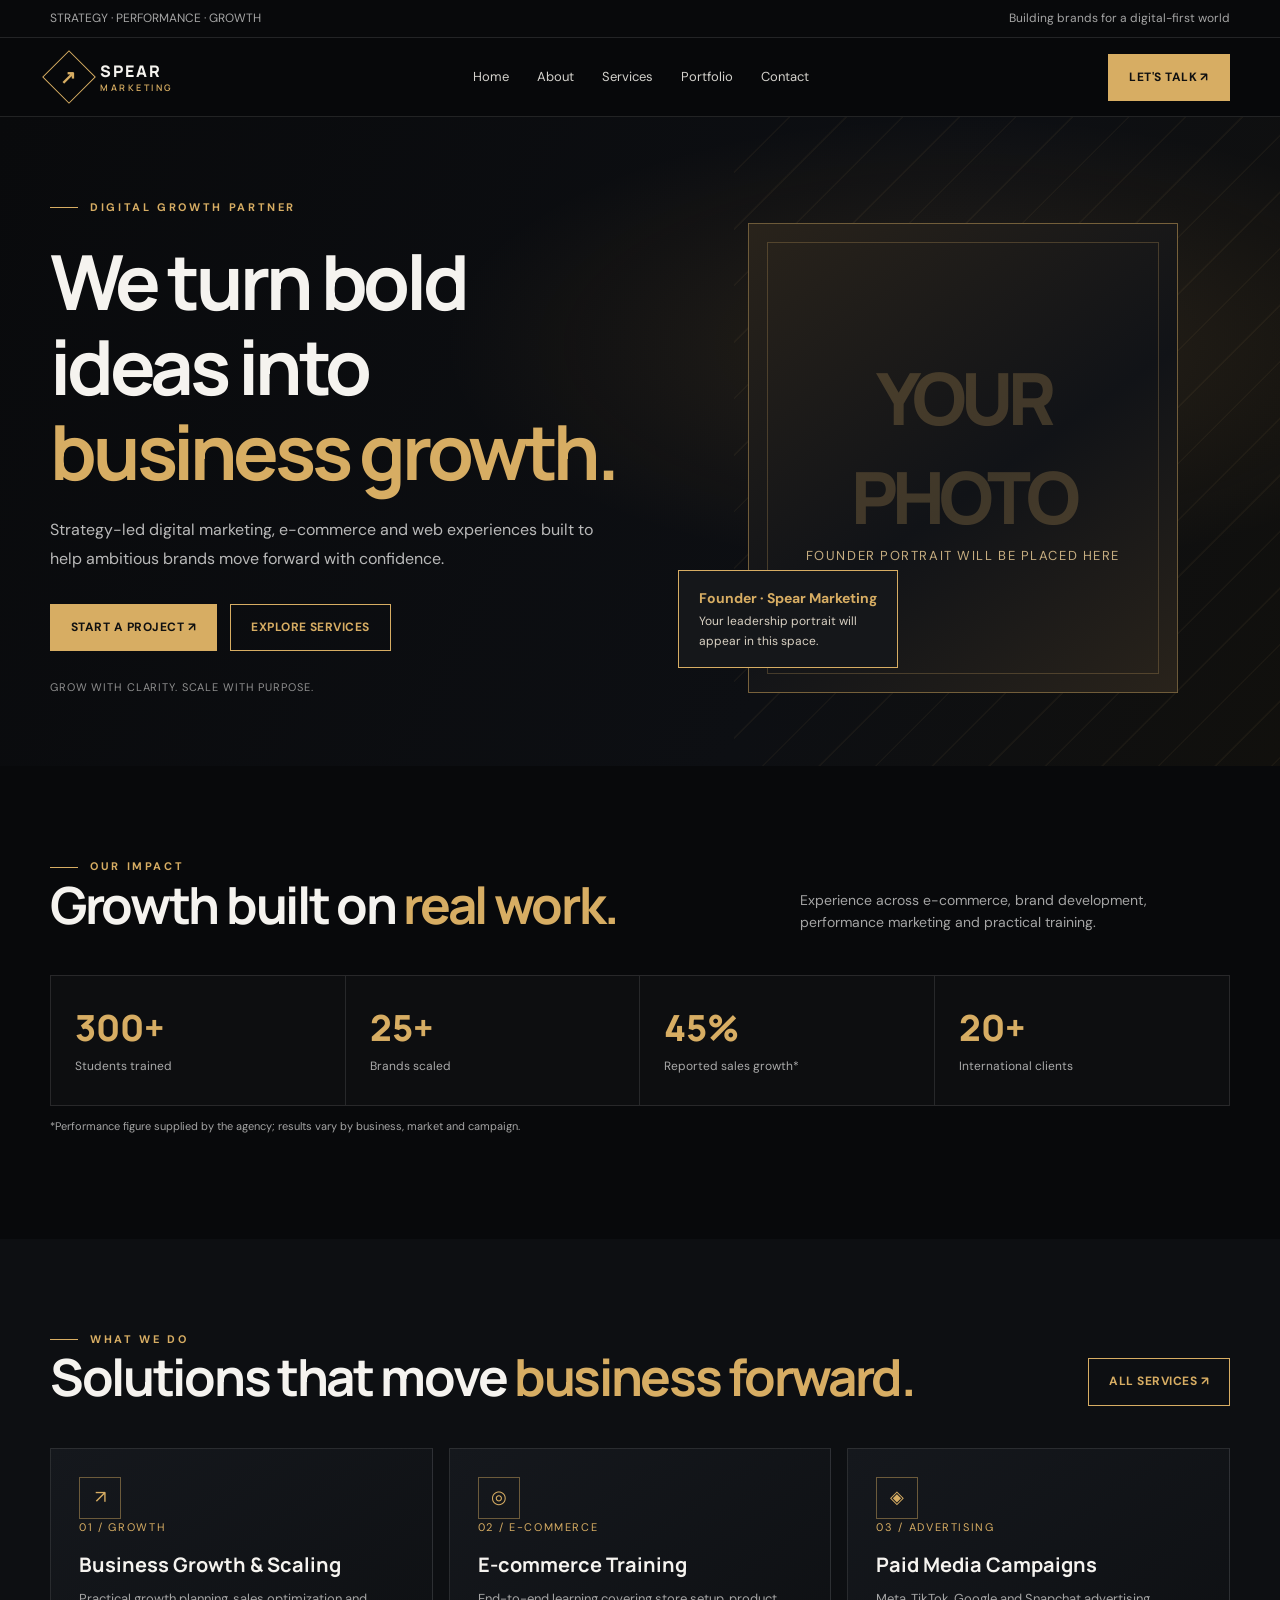
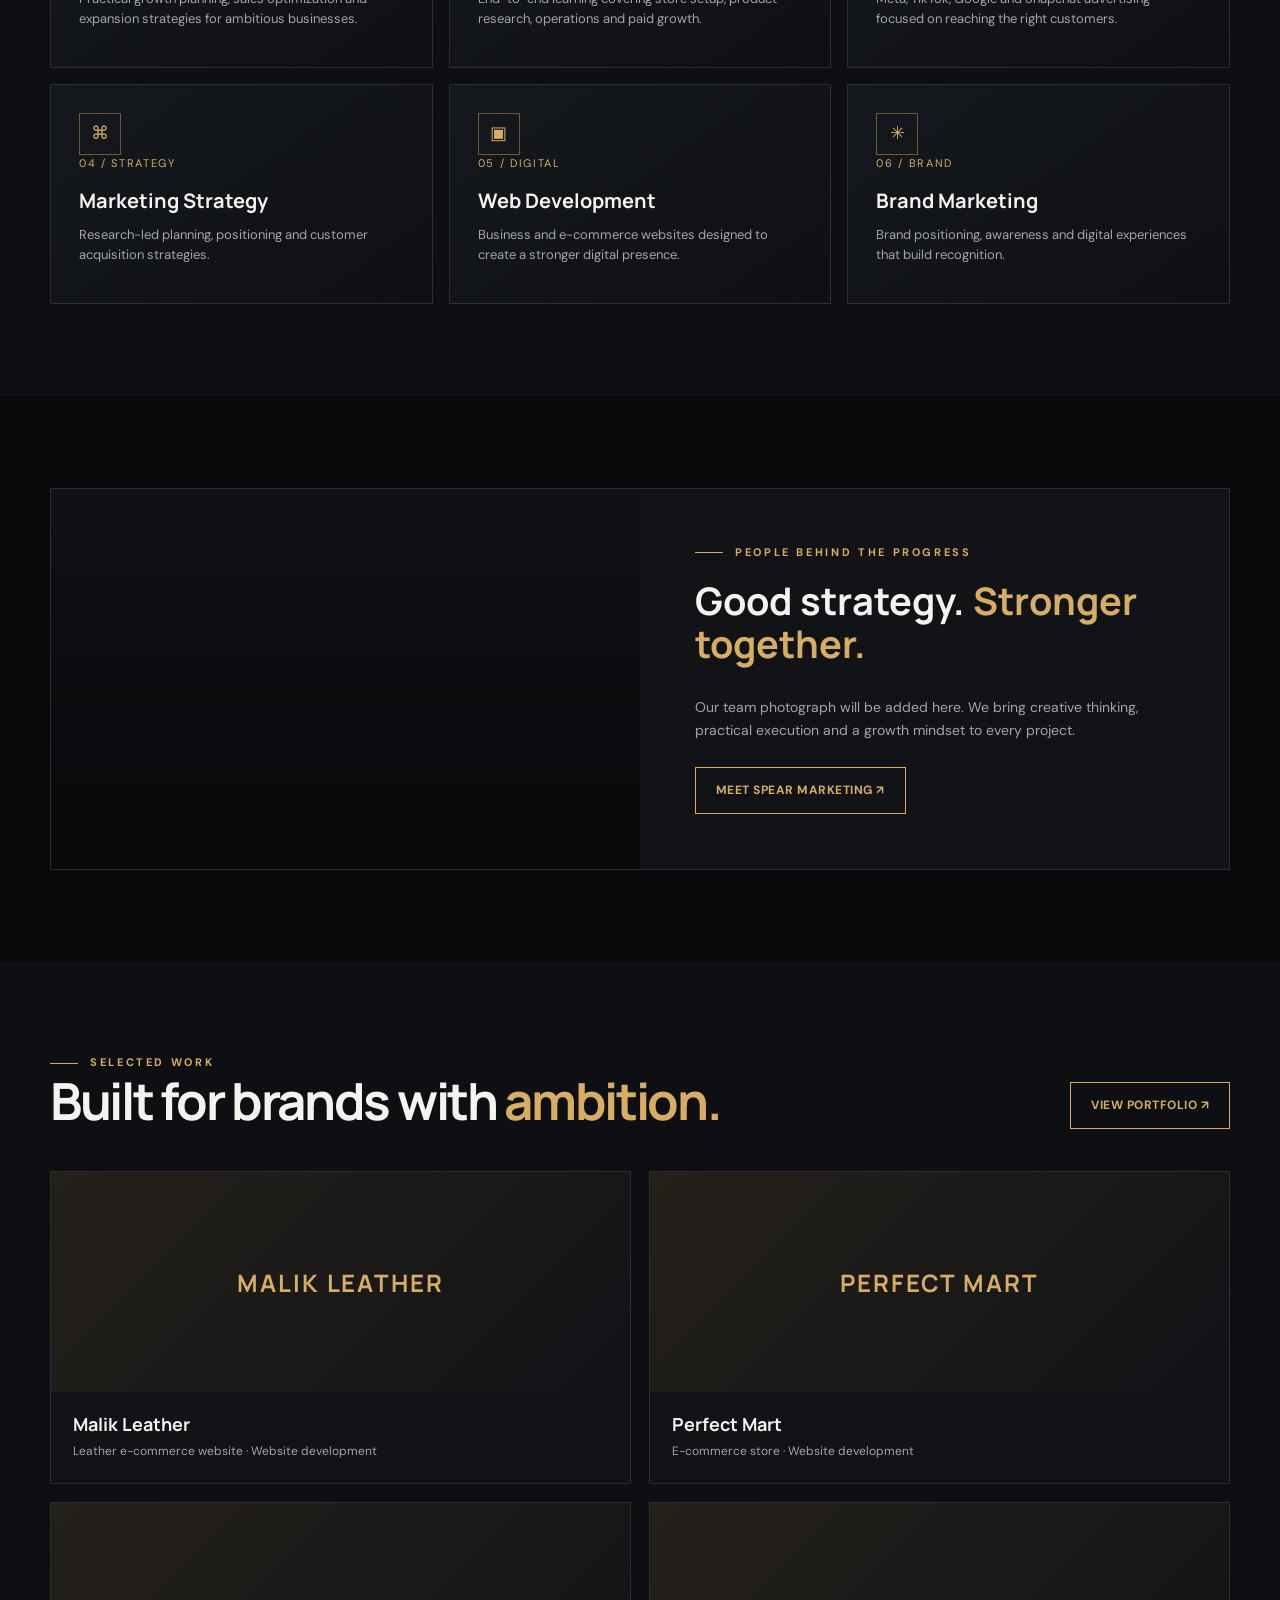
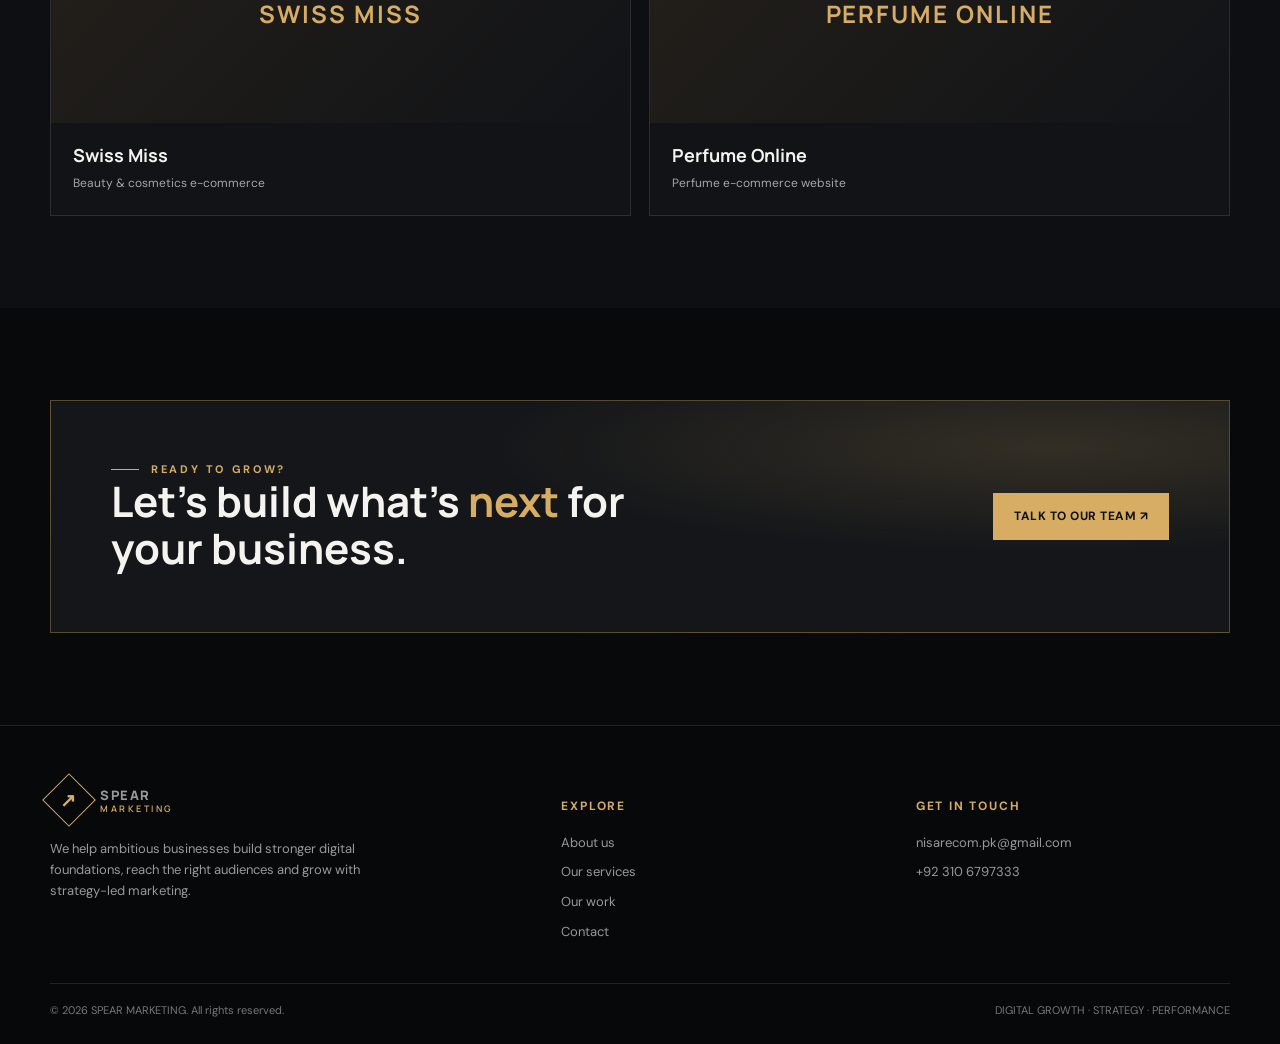
==== index.html @ e0cf1e83 "Add files via upload" ====
<!doctype html><html lang="en"><head><meta charset="utf-8"><meta name="viewport" content="width=device-width, initial-scale=1"><meta name="description" content="Spear Marketing helps businesses grow through digital strategy, paid advertising, e-commerce and web development."><title>Digital Marketing & Growth Agency | Spear Marketing</title><link rel="stylesheet" href="styles.css"></head><body><div class="topline"><div class="container"><span>STRATEGY · PERFORMANCE · GROWTH</span><span>Building brands for a digital-first world</span></div></div>
<header class="nav"><div class="container navinner"><a class="brand" href="index.html"><span class="brandmark"><span>↗</span></span><span>SPEAR<small>MARKETING</small></span></a><nav class="navlinks" id="navlinks"><a href="index.html">Home</a><a href="about.html">About</a><a href="services.html">Services</a><a href="portfolio.html">Portfolio</a><a href="contact.html">Contact</a></nav><a class="btn" href="contact.html">LET'S TALK ↗</a><button class="menu" id="menu" aria-label="Open menu">☰</button></div></header><main><section class="hero"><div class="container hero-grid"><div><div class="eyebrow">Digital growth partner</div><h1>We turn bold ideas into <em>business growth.</em></h1><p class="lead">Strategy-led digital marketing, e-commerce and web experiences built to help ambitious brands move forward with confidence.</p><div class="hero-actions"><a class="btn" href="contact.html">START A PROJECT ↗</a><a class="btn outline" href="services.html">EXPLORE SERVICES</a></div><div class="hero-note">GROW WITH CLARITY. SCALE WITH PURPOSE.</div></div><div class="portrait-wrap"><div class="portrait"><div class="placeholder"><strong>YOUR<br>PHOTO</strong>Founder portrait will be placed here</div></div><div class="portrait-tag"><b>Founder · Spear Marketing</b>Your leadership portrait will appear in this space.</div></div></div></section>
<section class="section"><div class="container"><div class="section-head"><div><div class="eyebrow">Our impact</div><h2>Growth built on <span class="gold">real work.</span></h2></div><p>Experience across e-commerce, brand development, performance marketing and practical training.</p></div><div class="stats"><div class="stat"><strong>300+</strong><span>Students trained</span></div><div class="stat"><strong>25+</strong><span>Brands scaled</span></div><div class="stat"><strong>45%</strong><span>Reported sales growth*</span></div><div class="stat"><strong>20+</strong><span>International clients</span></div></div><p class="muted" style="font-size:11px;margin-top:12px">*Performance figure supplied by the agency; results vary by business, market and campaign.</p></div></section>
<section class="section alt"><div class="container"><div class="section-head"><div><div class="eyebrow">What we do</div><h2>Solutions that move <span class="gold">business forward.</span></h2></div><a class="btn outline" href="services.html">ALL SERVICES ↗</a></div><div class="cards"><article class="card"><div class="iconbox">↗</div><div class="num">01 / GROWTH</div><h3>Business Growth & Scaling</h3><p>Practical growth planning, sales optimization and expansion strategies for ambitious businesses.</p></article><article class="card"><div class="iconbox">◎</div><div class="num">02 / E-COMMERCE</div><h3>E-commerce Training</h3><p>End-to-end learning covering store setup, product research, operations and paid growth.</p></article><article class="card"><div class="iconbox">◈</div><div class="num">03 / ADVERTISING</div><h3>Paid Media Campaigns</h3><p>Meta, TikTok, Google and Snapchat advertising focused on reaching the right customers.</p></article><article class="card"><div class="iconbox">⌘</div><div class="num">04 / STRATEGY</div><h3>Marketing Strategy</h3><p>Research-led planning, positioning and customer acquisition strategies.</p></article><article class="card"><div class="iconbox">▣</div><div class="num">05 / DIGITAL</div><h3>Web Development</h3><p>Business and e-commerce websites designed to create a stronger digital presence.</p></article><article class="card"><div class="iconbox">✳</div><div class="num">06 / BRAND</div><h3>Brand Marketing</h3><p>Brand positioning, awareness and digital experiences that build recognition.</p></article></div></div></section>
<section class="section"><div class="container"><div class="team-band"><div class="team-photo" role="img" aria-label="Placeholder team photograph"></div><div class="team-copy"><div class="eyebrow">People behind the progress</div><h2>Good strategy. <span class="gold">Stronger together.</span></h2><p>Our team photograph will be added here. We bring creative thinking, practical execution and a growth mindset to every project.</p><a class="btn outline" href="about.html" style="align-self:flex-start;margin-top:12px">MEET SPEAR MARKETING ↗</a></div></div></div></section>
<section class="section alt"><div class="container"><div class="section-head"><div><div class="eyebrow">Selected work</div><h2>Built for brands with <span class="gold">ambition.</span></h2></div><a class="btn outline" href="portfolio.html">VIEW PORTFOLIO ↗</a></div><div class="projects"><a class="project" href="https://malikleather.online" target="_blank" rel="noopener"><div class="project-img">MALIK LEATHER</div><div class="project-info"><h3>Malik Leather</h3><p>Leather e-commerce website · Website development</p></div></a><a class="project" href="https://perfectmart.online" target="_blank" rel="noopener"><div class="project-img">PERFECT MART</div><div class="project-info"><h3>Perfect Mart</h3><p>E-commerce store · Website development</p></div></a><a class="project" href="https://swissmiss.pk" target="_blank" rel="noopener"><div class="project-img">SWISS MISS</div><div class="project-info"><h3>Swiss Miss</h3><p>Beauty & cosmetics e-commerce</p></div></a><a class="project" href="https://perfumeonline.pk" target="_blank" rel="noopener"><div class="project-img">PERFUME ONLINE</div><div class="project-info"><h3>Perfume Online</h3><p>Perfume e-commerce website</p></div></a></div></div></section>
<section class="section"><div class="container"><div class="cta"><div><div class="eyebrow">Ready to grow?</div><h2>Let's build what's <span class="gold">next</span> for your business.</h2></div><a class="btn" href="contact.html">TALK TO OUR TEAM ↗</a></div></div></section></main><footer class="footer"><div class="container"><div class="footergrid"><div><a class="brand" href="index.html"><span class="brandmark"><span>↗</span></span><span>SPEAR<small>MARKETING</small></span></a><p style="max-width:360px;margin-top:20px">We help ambitious businesses build stronger digital foundations, reach the right audiences and grow with strategy-led marketing.</p></div><div><h4>Explore</h4><div class="footerlinks"><a href="about.html">About us</a><a href="services.html">Our services</a><a href="portfolio.html">Our work</a><a href="contact.html">Contact</a></div></div><div><h4>Get in touch</h4><div class="footerlinks"><a href="mailto:nisarecom.pk@gmail.com">nisarecom.pk@gmail.com</a><a href="https://wa.me/923106797333">+92 310 6797333</a></div></div></div><div class="copyright"><span>© 2026 SPEAR MARKETING. All rights reserved.</span><span>DIGITAL GROWTH · STRATEGY · PERFORMANCE</span></div></div></footer>
<script src="script.js"></script></body></html>
---- styles.css ----
@import url('https://fonts.googleapis.com/css2?family=DM+Sans:wght@400;500;600;700&family=Manrope:wght@400;500;600;700;800&display=swap');
:root{--bg:#08090b;--panel:#111317;--panel2:#171a20;--gold:#d7ad63;--gold2:#f0d49a;--text:#f5f3ef;--muted:#a5a5a5;--line:rgba(255,255,255,.11);--max:1180px}
*{box-sizing:border-box}html{scroll-behavior:smooth}body{margin:0;background:var(--bg);color:var(--text);font-family:'DM Sans',sans-serif;line-height:1.6}a{color:inherit;text-decoration:none}img{max-width:100%;display:block}.container{width:min(var(--max),calc(100% - 44px));margin:auto}.topline{border-bottom:1px solid var(--line);font-size:12px;color:var(--muted);padding:9px 0}.topline .container{display:flex;justify-content:space-between;gap:18px}.nav{position:sticky;top:0;z-index:20;background:rgba(8,9,11,.9);backdrop-filter:blur(16px);border-bottom:1px solid var(--line)}.navinner{height:78px;display:flex;align-items:center;justify-content:space-between}.brand{display:flex;align-items:center;gap:12px;font-family:Manrope,sans-serif;font-weight:800;letter-spacing:.12em}.brandmark{width:38px;height:38px;border:1px solid var(--gold);display:grid;place-items:center;color:var(--gold);transform:rotate(45deg);font-size:19px}.brandmark span{transform:rotate(-45deg)}.brand small{display:block;color:var(--gold);font-size:9px;letter-spacing:.28em;font-weight:600;margin-top:-4px}.navlinks{display:flex;align-items:center;gap:28px;font-size:13px;color:#d4d2cd}.navlinks a:hover,.navlinks a.active{color:var(--gold)}.btn{display:inline-flex;align-items:center;justify-content:center;padding:13px 20px;border:1px solid var(--gold);background:var(--gold);color:#101010;font-weight:700;font-size:12px;letter-spacing:.04em;transition:.2s}.btn:hover{background:var(--gold2);transform:translateY(-2px)}.btn.outline{background:transparent;color:var(--gold)}.btn.outline:hover{background:var(--gold);color:#111}.menu{display:none;background:none;color:white;border:1px solid var(--line);padding:8px 12px;font-size:20px}.hero{padding:82px 0 70px;position:relative;overflow:hidden;background:radial-gradient(ellipse at 75% 35%,rgba(179,132,62,.16),transparent 38%),linear-gradient(115deg,#090a0c 0%,#0d0f13 65%,#11100d 100%)}.hero:after{content:"";position:absolute;right:-120px;top:0;width:52%;height:100%;background:repeating-linear-gradient(135deg,transparent 0 38px,rgba(215,173,99,.055) 39px 40px);pointer-events:none}.hero-grid{display:grid;grid-template-columns:1.05fr .95fr;gap:55px;align-items:center;position:relative;z-index:1}.eyebrow{color:var(--gold);font-size:11px;font-weight:700;letter-spacing:.24em;text-transform:uppercase;display:flex;align-items:center;gap:12px}.eyebrow:before{content:"";width:28px;height:1px;background:var(--gold)}h1,h2,h3{font-family:Manrope,sans-serif;line-height:1.12;margin:0}h1{font-size:clamp(42px,6vw,76px);letter-spacing:-.055em;margin:22px 0}h1 em{font-style:normal;color:var(--gold)}.lead{color:#b9b9b9;font-size:16px;max-width:560px;line-height:1.8}.hero-actions{display:flex;gap:13px;flex-wrap:wrap;margin-top:30px}.hero-note{margin-top:28px;color:#8e8e8e;font-size:11px;letter-spacing:.08em}.portrait-wrap{position:relative;min-height:490px;display:flex;align-items:end;justify-content:center}.portrait{width:min(100%,430px);height:470px;border:1px solid rgba(215,173,99,.45);background:linear-gradient(145deg,#29231b,#111317 55%,#29231b);position:relative;overflow:hidden;display:flex;align-items:center;justify-content:center}.portrait:before{content:"";position:absolute;inset:18px;border:1px solid rgba(215,173,99,.25)}.portrait .placeholder{position:relative;text-align:center;color:#c6ad80;padding:30px;font-size:13px;letter-spacing:.12em;text-transform:uppercase}.portrait .placeholder strong{display:block;font:800 72px Manrope;color:rgba(215,173,99,.24);letter-spacing:-.08em}.portrait-tag{position:absolute;bottom:25px;left:-18px;background:#15171a;border:1px solid var(--gold);padding:16px 20px;max-width:220px;font-size:12px;color:#d9d1c3}.portrait-tag b{display:block;color:var(--gold);font-size:14px;margin-bottom:3px}.section{padding:92px 0}.section.alt{background:#0d0f12}.section-head{display:flex;align-items:end;justify-content:space-between;gap:30px;margin-bottom:42px}.section-head h2,.page-head h1{font-size:clamp(32px,4vw,52px);letter-spacing:-.045em}.section-head p{max-width:430px;color:var(--muted);font-size:14px;margin:0}.gold{color:var(--gold)}.stats{display:grid;grid-template-columns:repeat(4,1fr);border:1px solid var(--line);background:rgba(255,255,255,.02)}.stat{padding:27px 24px;border-right:1px solid var(--line)}.stat:last-child{border:0}.stat strong{font:800 36px Manrope;color:var(--gold);display:block}.stat span{font-size:12px;color:#aaa}.cards{display:grid;grid-template-columns:repeat(3,1fr);gap:16px}.card{padding:28px;background:linear-gradient(145deg,#15181d,#0e1013);border:1px solid var(--line);min-height:220px;transition:.25s}.card:hover{border-color:rgba(215,173,99,.65);transform:translateY(-4px)}.num{color:var(--gold);font-size:11px;letter-spacing:.15em}.card h3{font-size:20px;margin:18px 0 12px}.card p{color:var(--muted);font-size:13px;margin:0}.iconbox{width:42px;height:42px;border:1px solid rgba(215,173,99,.45);display:grid;place-items:center;color:var(--gold);font-size:18px}.team-band{display:grid;grid-template-columns:1fr 1fr;min-height:380px;background:#111317;border:1px solid var(--line)}.team-photo{min-height:340px;background:linear-gradient(0deg,rgba(0,0,0,.55),rgba(0,0,0,.08)),url('https://images.unsplash.com/photo-1521737711867-e3b97375f902?auto=format&fit=crop&w=1200&q=85') center/cover}.team-copy{padding:55px;display:flex;flex-direction:column;justify-content:center}.team-copy h2{font-size:38px;margin:18px 0}.team-copy p{color:var(--muted);font-size:14px}.projects{display:grid;grid-template-columns:repeat(2,1fr);gap:18px}.project{border:1px solid var(--line);background:#111317;overflow:hidden}.project-img{height:220px;background:linear-gradient(135deg,#24201a,#111317);display:flex;align-items:center;justify-content:center;color:var(--gold);font:700 24px Manrope;letter-spacing:.08em}.project-info{padding:22px}.project-info h3{font-size:18px}.project-info p{color:var(--muted);font-size:12px;margin:8px 0 0}.process{display:grid;grid-template-columns:repeat(4,1fr);gap:16px}.step{border-top:1px solid var(--gold);padding:20px 5px}.step b{font:800 30px Manrope;color:var(--gold)}.step h3{font-size:17px;margin:15px 0 8px}.step p{font-size:12px;color:var(--muted)}.cta{padding:60px;background:radial-gradient(ellipse at 85% 20%,rgba(215,173,99,.16),transparent 40%),#141619;border:1px solid rgba(215,173,99,.35);display:flex;justify-content:space-between;align-items:center;gap:30px}.cta h2{font-size:clamp(28px,4vw,42px);max-width:600px}.footer{padding:55px 0 25px;border-top:1px solid var(--line);background:#070809}.footergrid{display:grid;grid-template-columns:1.5fr 1fr 1fr;gap:40px}.footer p,.footer a{color:#999;font-size:13px}.footer h4{color:var(--gold);font-size:12px;letter-spacing:.15em;text-transform:uppercase}.footerlinks{display:grid;gap:9px}.copyright{border-top:1px solid var(--line);margin-top:40px;padding-top:18px;color:#777;font-size:11px;display:flex;justify-content:space-between}.page-head{padding:85px 0 65px;background:radial-gradient(ellipse at 80% 20%,rgba(215,173,99,.14),transparent 40%),#0d0f12}.page-head p{color:var(--muted);max-width:650px}.content{padding:70px 0}.content p{color:var(--muted)}.contact-grid{display:grid;grid-template-columns:.8fr 1.2fr;gap:35px}.contact-box{padding:28px;background:#121519;border:1px solid var(--line)}.contact-box label{display:block;color:#aaa;font-size:12px;margin:14px 0 6px}.contact-box input,.contact-box textarea{width:100%;padding:13px;background:#090b0e;border:1px solid var(--line);color:white;font:inherit}.contact-box textarea{min-height:130px}.contact-box button{margin-top:16px;cursor:pointer}.muted{color:var(--muted)}
@media(max-width:850px){.navlinks{display:none;position:absolute;top:78px;left:0;right:0;background:#0d0f12;padding:22px;flex-direction:column;align-items:flex-start;border-bottom:1px solid var(--line)}.navlinks.open{display:flex}.menu{display:block}.nav .btn{display:none}.hero-grid,.team-band,.contact-grid{grid-template-columns:1fr}.hero{padding-top:55px}.portrait-wrap{min-height:380px}.portrait{height:370px}.portrait-tag{left:0}.cards{grid-template-columns:repeat(2,1fr)}.stats{grid-template-columns:repeat(2,1fr)}.stat:nth-child(2){border-right:0}.stat:nth-child(-n+2){border-bottom:1px solid var(--line)}.process{grid-template-columns:repeat(2,1fr)}.team-copy{padding:35px}.footergrid{grid-template-columns:1fr 1fr}.footergrid>div:first-child{grid-column:1/-1}.cta{padding:35px;flex-direction:column;align-items:flex-start}}
@media(max-width:560px){.container{width:min(var(--max),calc(100% - 30px))}.topline .container{font-size:10px}.topline .container span:last-child{display:none}.navinner{height:68px}.brand{font-size:13px}.brandmark{width:32px;height:32px}.navlinks{top:68px}.hero-grid{gap:25px}h1{font-size:43px}.section{padding:65px 0}.section-head{display:block}.section-head p{margin-top:15px}.cards,.projects{grid-template-columns:1fr}.stats{grid-template-columns:1fr 1fr}.stat{padding:20px 14px}.stat strong{font-size:29px}.project-img{height:180px}.footergrid{grid-template-columns:1fr}.footergrid>div:first-child{grid-column:auto}.copyright{display:block}.process{grid-template-columns:1fr 1fr}}
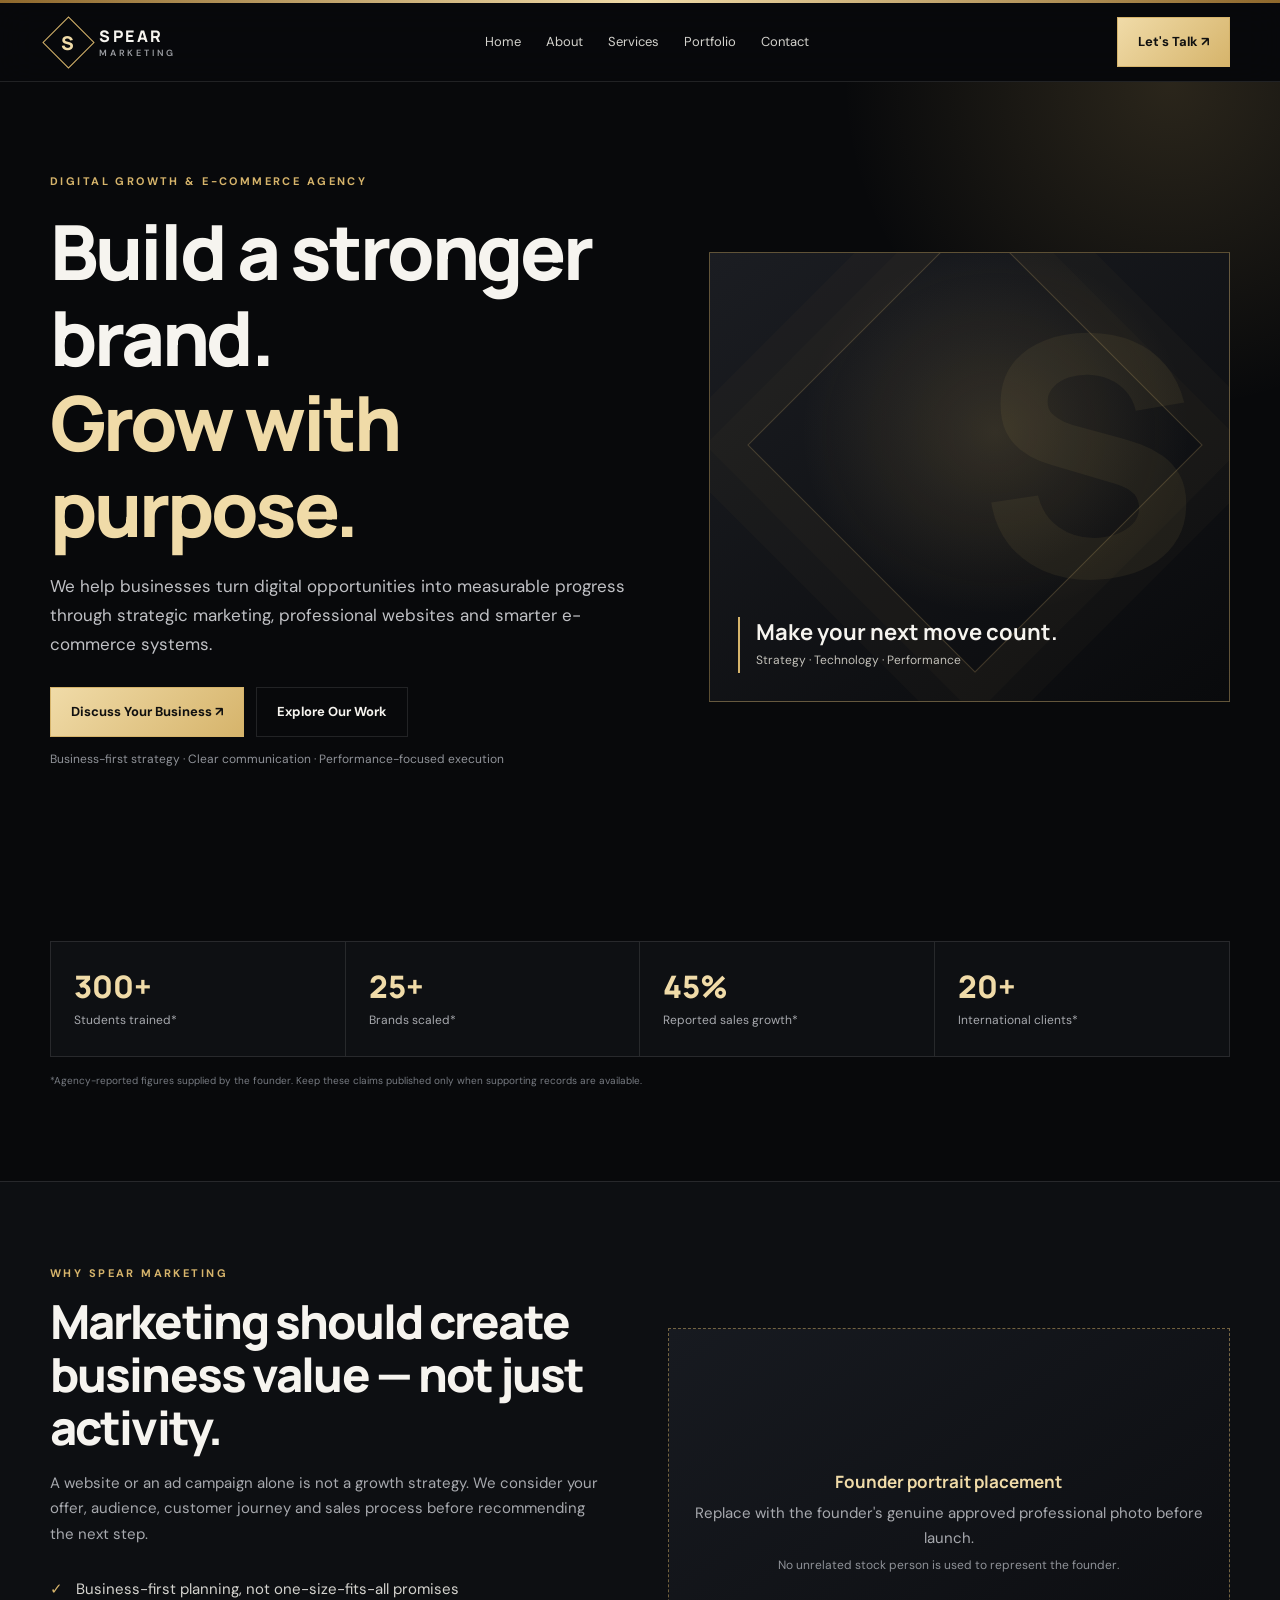
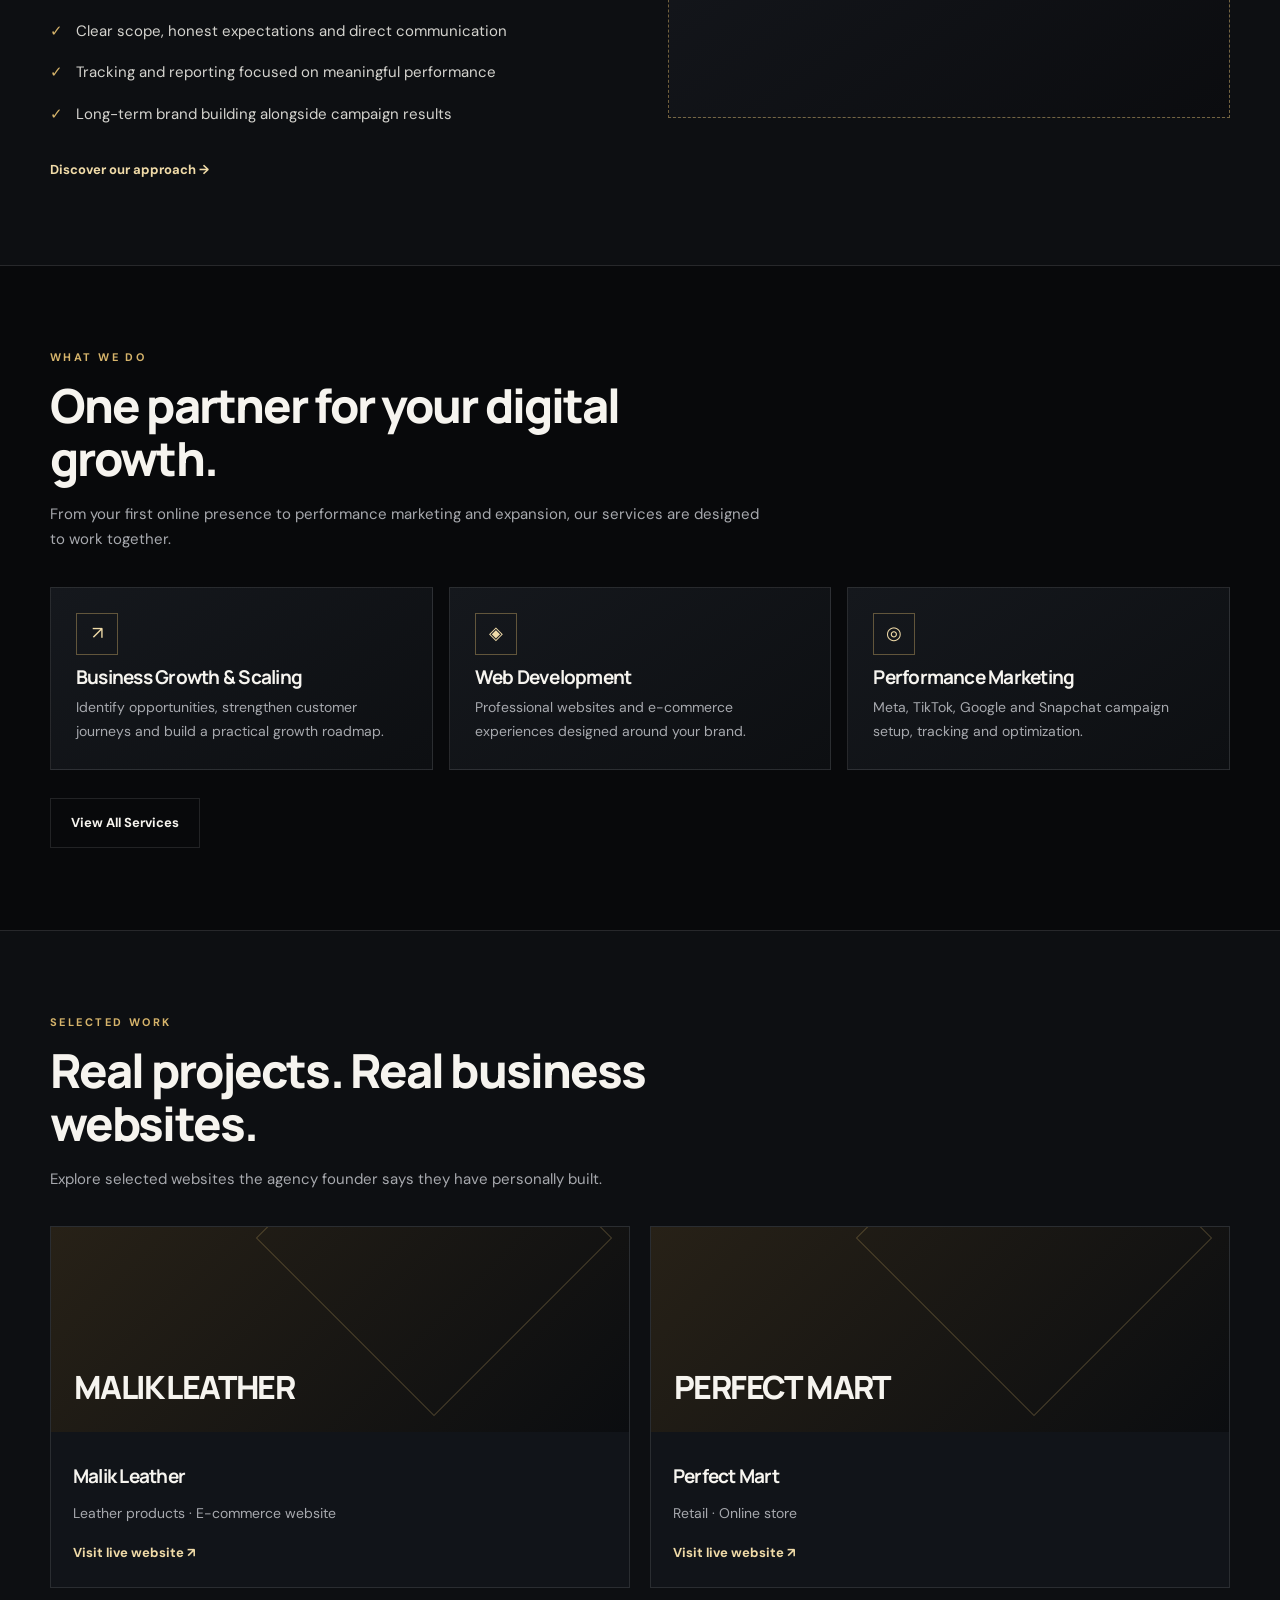
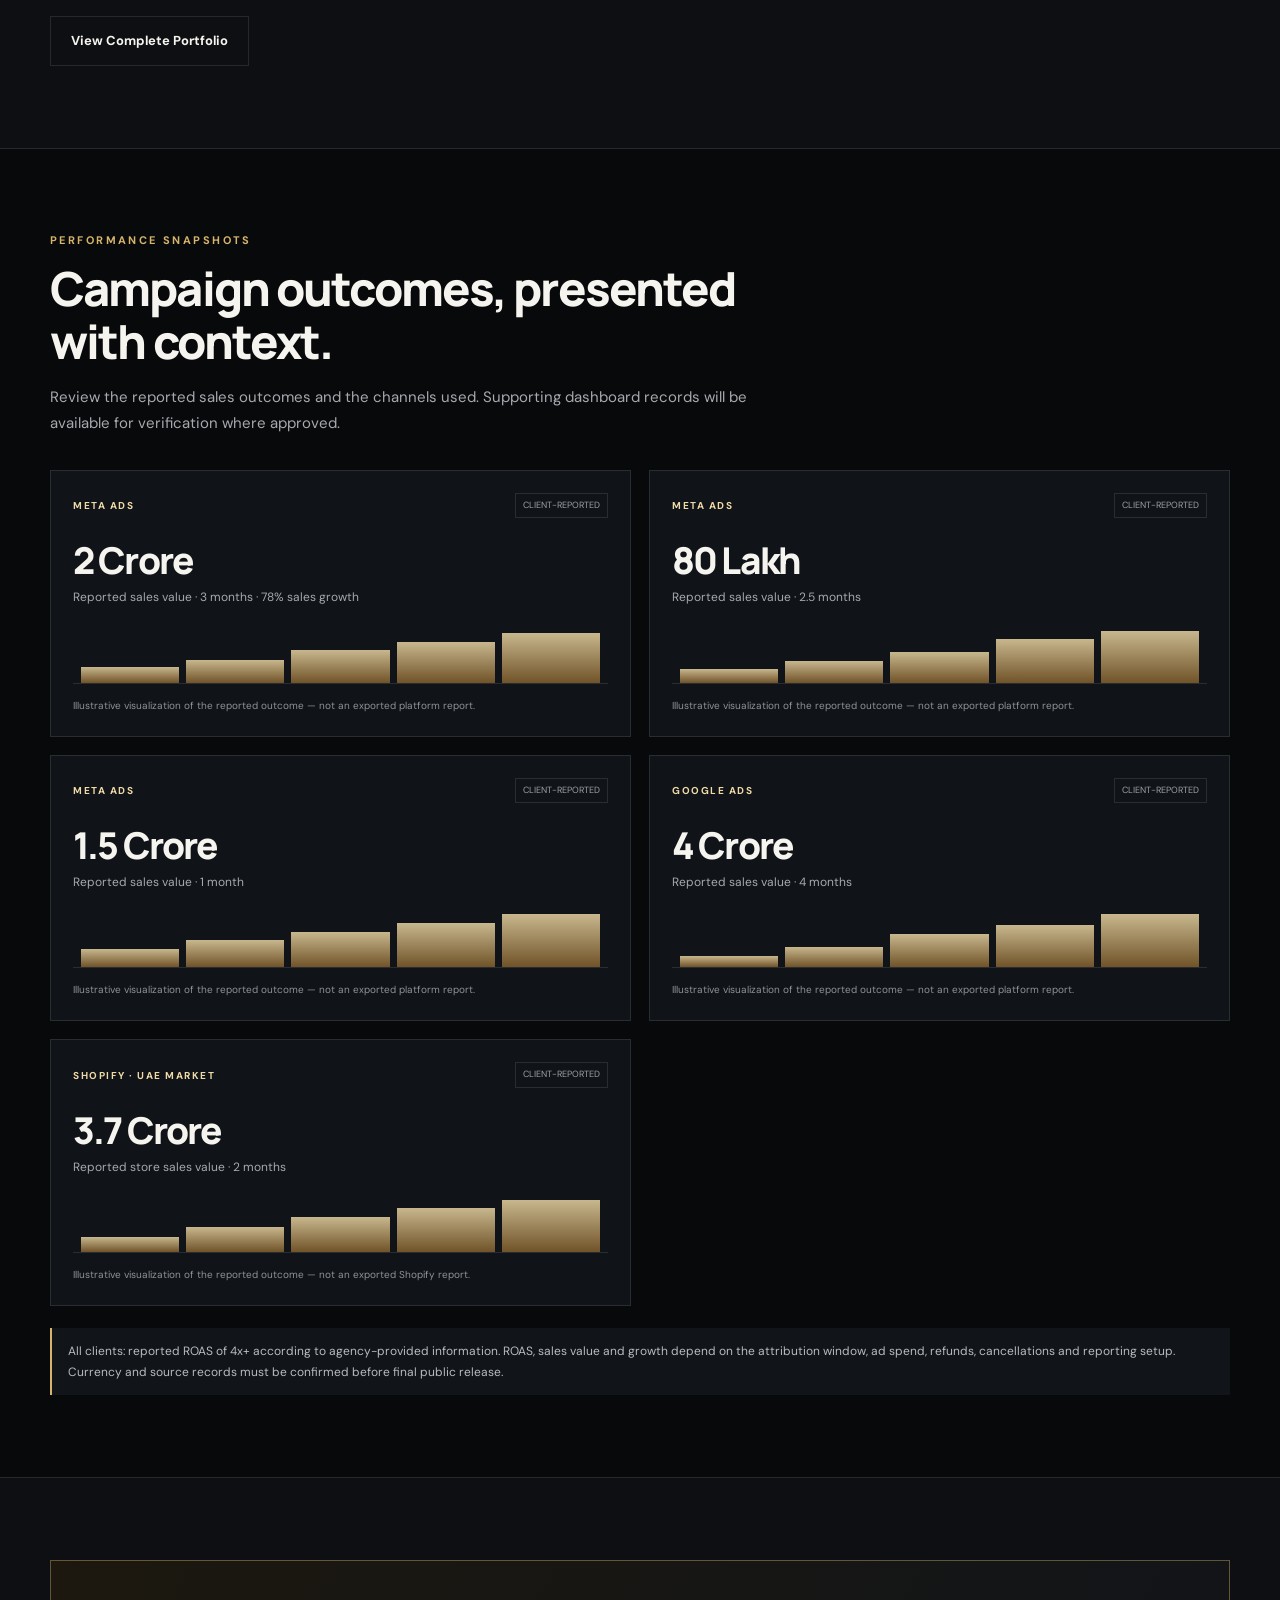
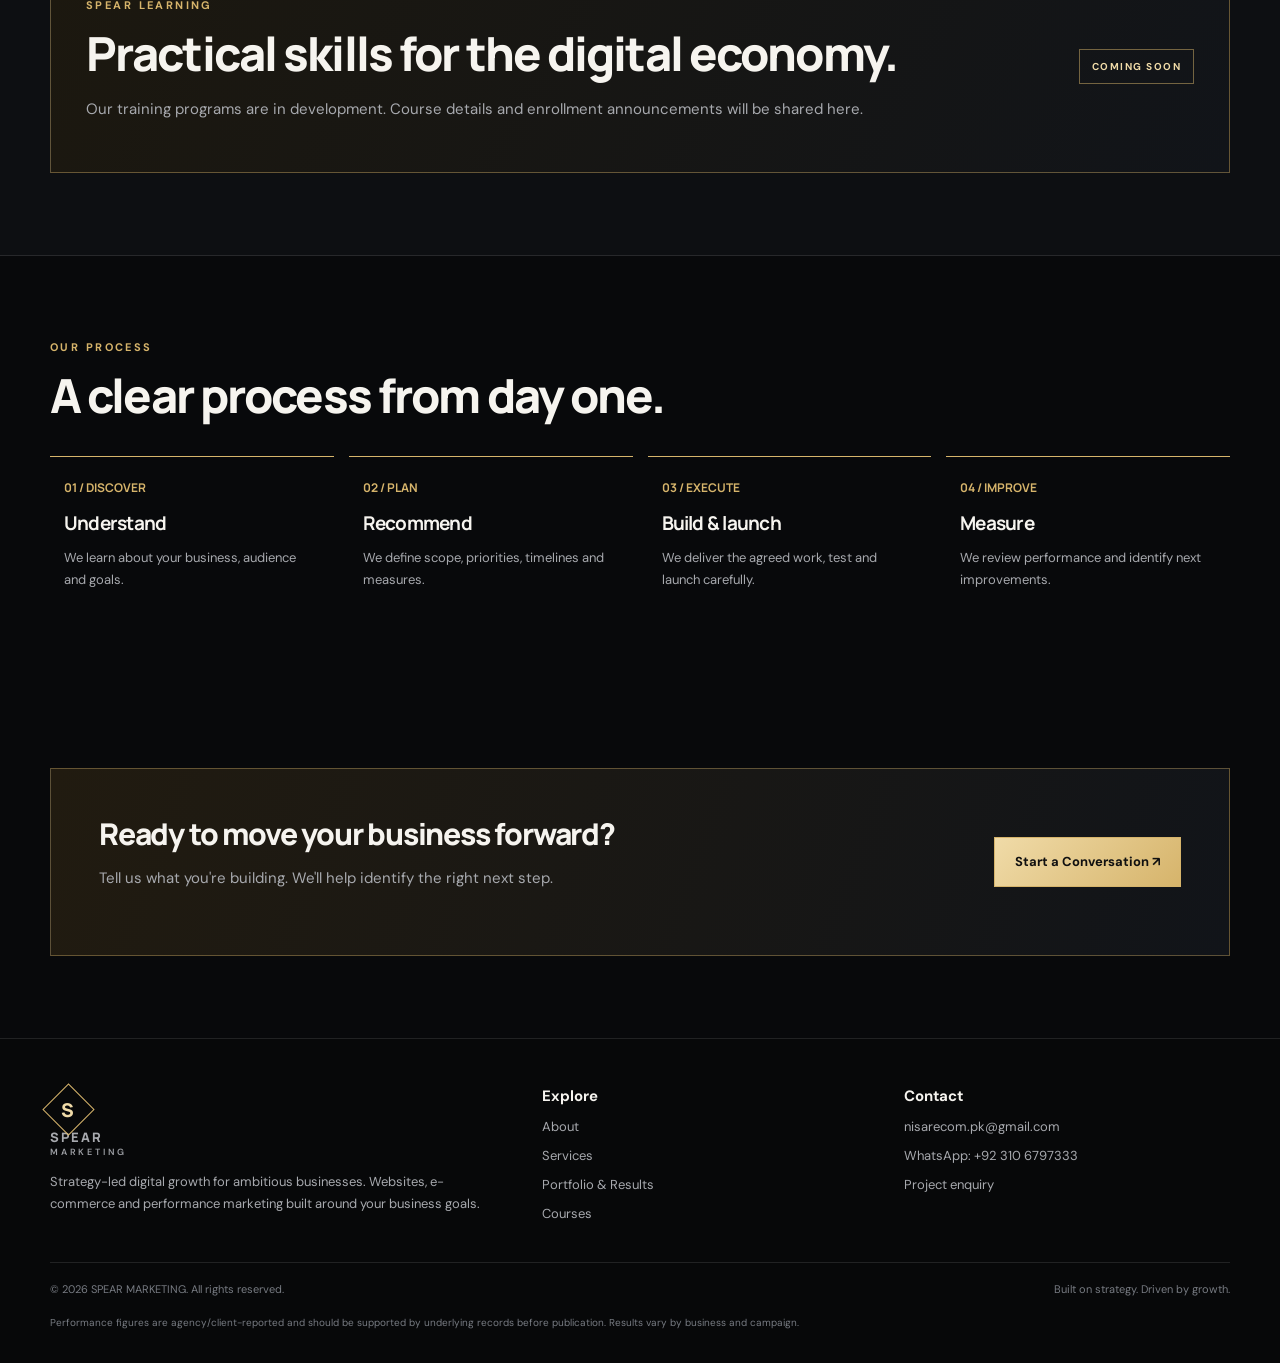
==== commit c288b1b5: "Add files via upload" ====
--- a/index.html
+++ b/index.html
@@ -1,8 +1,18 @@
-<!doctype html><html lang="en"><head><meta charset="utf-8"><meta name="viewport" content="width=device-width, initial-scale=1"><meta name="description" content="Spear Marketing helps businesses grow through digital strategy, paid advertising, e-commerce and web development."><title>Digital Marketing & Growth Agency | Spear Marketing</title><link rel="stylesheet" href="styles.css"></head><body><div class="topline"><div class="container"><span>STRATEGY · PERFORMANCE · GROWTH</span><span>Building brands for a digital-first world</span></div></div>
-<header class="nav"><div class="container navinner"><a class="brand" href="index.html"><span class="brandmark"><span>↗</span></span><span>SPEAR<small>MARKETING</small></span></a><nav class="navlinks" id="navlinks"><a href="index.html">Home</a><a href="about.html">About</a><a href="services.html">Services</a><a href="portfolio.html">Portfolio</a><a href="contact.html">Contact</a></nav><a class="btn" href="contact.html">LET'S TALK ↗</a><button class="menu" id="menu" aria-label="Open menu">☰</button></div></header><main><section class="hero"><div class="container hero-grid"><div><div class="eyebrow">Digital growth partner</div><h1>We turn bold ideas into <em>business growth.</em></h1><p class="lead">Strategy-led digital marketing, e-commerce and web experiences built to help ambitious brands move forward with confidence.</p><div class="hero-actions"><a class="btn" href="contact.html">START A PROJECT ↗</a><a class="btn outline" href="services.html">EXPLORE SERVICES</a></div><div class="hero-note">GROW WITH CLARITY. SCALE WITH PURPOSE.</div></div><div class="portrait-wrap"><div class="portrait"><div class="placeholder"><strong>YOUR<br>PHOTO</strong>Founder portrait will be placed here</div></div><div class="portrait-tag"><b>Founder · Spear Marketing</b>Your leadership portrait will appear in this space.</div></div></div></section>
-<section class="section"><div class="container"><div class="section-head"><div><div class="eyebrow">Our impact</div><h2>Growth built on <span class="gold">real work.</span></h2></div><p>Experience across e-commerce, brand development, performance marketing and practical training.</p></div><div class="stats"><div class="stat"><strong>300+</strong><span>Students trained</span></div><div class="stat"><strong>25+</strong><span>Brands scaled</span></div><div class="stat"><strong>45%</strong><span>Reported sales growth*</span></div><div class="stat"><strong>20+</strong><span>International clients</span></div></div><p class="muted" style="font-size:11px;margin-top:12px">*Performance figure supplied by the agency; results vary by business, market and campaign.</p></div></section>
-<section class="section alt"><div class="container"><div class="section-head"><div><div class="eyebrow">What we do</div><h2>Solutions that move <span class="gold">business forward.</span></h2></div><a class="btn outline" href="services.html">ALL SERVICES ↗</a></div><div class="cards"><article class="card"><div class="iconbox">↗</div><div class="num">01 / GROWTH</div><h3>Business Growth & Scaling</h3><p>Practical growth planning, sales optimization and expansion strategies for ambitious businesses.</p></article><article class="card"><div class="iconbox">◎</div><div class="num">02 / E-COMMERCE</div><h3>E-commerce Training</h3><p>End-to-end learning covering store setup, product research, operations and paid growth.</p></article><article class="card"><div class="iconbox">◈</div><div class="num">03 / ADVERTISING</div><h3>Paid Media Campaigns</h3><p>Meta, TikTok, Google and Snapchat advertising focused on reaching the right customers.</p></article><article class="card"><div class="iconbox">⌘</div><div class="num">04 / STRATEGY</div><h3>Marketing Strategy</h3><p>Research-led planning, positioning and customer acquisition strategies.</p></article><article class="card"><div class="iconbox">▣</div><div class="num">05 / DIGITAL</div><h3>Web Development</h3><p>Business and e-commerce websites designed to create a stronger digital presence.</p></article><article class="card"><div class="iconbox">✳</div><div class="num">06 / BRAND</div><h3>Brand Marketing</h3><p>Brand positioning, awareness and digital experiences that build recognition.</p></article></div></div></section>
-<section class="section"><div class="container"><div class="team-band"><div class="team-photo" role="img" aria-label="Placeholder team photograph"></div><div class="team-copy"><div class="eyebrow">People behind the progress</div><h2>Good strategy. <span class="gold">Stronger together.</span></h2><p>Our team photograph will be added here. We bring creative thinking, practical execution and a growth mindset to every project.</p><a class="btn outline" href="about.html" style="align-self:flex-start;margin-top:12px">MEET SPEAR MARKETING ↗</a></div></div></div></section>
-<section class="section alt"><div class="container"><div class="section-head"><div><div class="eyebrow">Selected work</div><h2>Built for brands with <span class="gold">ambition.</span></h2></div><a class="btn outline" href="portfolio.html">VIEW PORTFOLIO ↗</a></div><div class="projects"><a class="project" href="https://malikleather.online" target="_blank" rel="noopener"><div class="project-img">MALIK LEATHER</div><div class="project-info"><h3>Malik Leather</h3><p>Leather e-commerce website · Website development</p></div></a><a class="project" href="https://perfectmart.online" target="_blank" rel="noopener"><div class="project-img">PERFECT MART</div><div class="project-info"><h3>Perfect Mart</h3><p>E-commerce store · Website development</p></div></a><a class="project" href="https://swissmiss.pk" target="_blank" rel="noopener"><div class="project-img">SWISS MISS</div><div class="project-info"><h3>Swiss Miss</h3><p>Beauty & cosmetics e-commerce</p></div></a><a class="project" href="https://perfumeonline.pk" target="_blank" rel="noopener"><div class="project-img">PERFUME ONLINE</div><div class="project-info"><h3>Perfume Online</h3><p>Perfume e-commerce website</p></div></a></div></div></section>
-<section class="section"><div class="container"><div class="cta"><div><div class="eyebrow">Ready to grow?</div><h2>Let's build what's <span class="gold">next</span> for your business.</h2></div><a class="btn" href="contact.html">TALK TO OUR TEAM ↗</a></div></div></section></main><footer class="footer"><div class="container"><div class="footergrid"><div><a class="brand" href="index.html"><span class="brandmark"><span>↗</span></span><span>SPEAR<small>MARKETING</small></span></a><p style="max-width:360px;margin-top:20px">We help ambitious businesses build stronger digital foundations, reach the right audiences and grow with strategy-led marketing.</p></div><div><h4>Explore</h4><div class="footerlinks"><a href="about.html">About us</a><a href="services.html">Our services</a><a href="portfolio.html">Our work</a><a href="contact.html">Contact</a></div></div><div><h4>Get in touch</h4><div class="footerlinks"><a href="mailto:nisarecom.pk@gmail.com">nisarecom.pk@gmail.com</a><a href="https://wa.me/923106797333">+92 310 6797333</a></div></div></div><div class="copyright"><span>© 2026 SPEAR MARKETING. All rights reserved.</span><span>DIGITAL GROWTH · STRATEGY · PERFORMANCE</span></div></div></footer>
-<script src="script.js"></script></body></html>+<!doctype html><html lang="en"><head><meta charset="utf-8"><meta name="viewport" content="width=device-width,initial-scale=1"><meta name="description" content="SPEAR MARKETING — digital growth, e-commerce, web development and performance marketing."><meta name="theme-color" content="#08090b"><title>Digital Growth Agency | SPEAR MARKETING</title><link rel="stylesheet" href="styles.css"></head><body><div class="topline"></div><header><div class="wrap nav"><a class="brand" href="index.html"><span class="brandmark"><span>S</span></span><span>SPEAR<small>MARKETING</small></span></a><button class="menu" aria-label="Open navigation" aria-expanded="false">☰</button><nav class="navlinks"><a href="index.html">Home</a><a href="about.html">About</a><a href="services.html">Services</a><a href="portfolio.html">Portfolio</a><a href="contact.html">Contact</a></nav><a class="btn" href="contact.html">Let's Talk ↗</a></div></header>
+<main>
+<section class="hero"><div class="wrap hero-grid"><div><div class="eyebrow">Digital Growth & E-commerce Agency</div><h1>Build a stronger brand.<br><span class="gold">Grow with purpose.</span></h1><p class="lead">We help businesses turn digital opportunities into measurable progress through strategic marketing, professional websites and smarter e-commerce systems.</p><div class="actions"><a class="btn" href="contact.html">Discuss Your Business ↗</a><a class="btn ghost" href="portfolio.html">Explore Our Work</a></div><p class="small">Business-first strategy · Clear communication · Performance-focused execution</p></div><div class="hero-art"><div class="hero-art-label"><b>Make your next move count.</b><span>Strategy · Technology · Performance</span></div></div></div></section>
+<section class="section"><div class="wrap"><div class="stats"><div class="stat"><b>300+</b><span>Students trained*</span></div><div class="stat"><b>25+</b><span>Brands scaled*</span></div><div class="stat"><b>45%</b><span>Reported sales growth*</span></div><div class="stat"><b>20+</b><span>International clients*</span></div></div><p class="disclaimer">*Agency-reported figures supplied by the founder. Keep these claims published only when supporting records are available.</p></div></section>
+<section class="section alt"><div class="wrap split"><div><div class="eyebrow">Why SPEAR MARKETING</div><h2>Marketing should create business value — not just activity.</h2><p class="muted">A website or an ad campaign alone is not a growth strategy. We consider your offer, audience, customer journey and sales process before recommending the next step.</p><ul class="ticks"><li>Business-first planning, not one-size-fits-all promises</li><li>Clear scope, honest expectations and direct communication</li><li>Tracking and reporting focused on meaningful performance</li><li>Long-term brand building alongside campaign results</li></ul><a class="textlink" href="about.html">Discover our approach →</a></div><div class="portrait"><div><b>Founder portrait placement</b>Replace with the founder's genuine approved professional photo before launch.<br><span class="small">No unrelated stock person is used to represent the founder.</span></div></div></div></section>
+<section class="section"><div class="wrap"><div class="head"><div class="eyebrow">What we do</div><h2>One partner for your digital growth.</h2><p>From your first online presence to performance marketing and expansion, our services are designed to work together.</p></div><div class="grid3"><article class="card"><div class="symbol">↗</div><h3>Business Growth & Scaling</h3><p>Identify opportunities, strengthen customer journeys and build a practical growth roadmap.</p></article><article class="card"><div class="symbol">◈</div><h3>Web Development</h3><p>Professional websites and e-commerce experiences designed around your brand.</p></article><article class="card"><div class="symbol">◎</div><h3>Performance Marketing</h3><p>Meta, TikTok, Google and Snapchat campaign setup, tracking and optimization.</p></article></div><div class="actions"><a class="btn ghost" href="services.html">View All Services</a></div></div></section>
+<section class="section alt"><div class="wrap"><div class="head"><div class="eyebrow">Selected work</div><h2>Real projects. Real business websites.</h2><p>Explore selected websites the agency founder says they have personally built.</p></div><div class="project-grid"><article class="project"><div class="projectvisual"><strong>MALIK LEATHER</strong></div><div class="projectbody"><h3>Malik Leather</h3><p>Leather products · E-commerce website</p><a class="textlink" href="https://malikleather.online" target="_blank" rel="noopener">Visit live website ↗</a></div></article><article class="project"><div class="projectvisual"><strong>PERFECT MART</strong></div><div class="projectbody"><h3>Perfect Mart</h3><p>Retail · Online store</p><a class="textlink" href="https://perfectmart.online" target="_blank" rel="noopener">Visit live website ↗</a></div></article></div><div class="actions"><a class="btn ghost" href="portfolio.html">View Complete Portfolio</a></div></div></section>
+<section class="section"><div class="wrap"><div class="head"><div class="eyebrow">Performance snapshots</div><h2>Campaign outcomes, presented with context.</h2><p>Review the reported sales outcomes and the channels used. Supporting dashboard records will be available for verification where approved.</p></div><div class="results">
+<article class="result"><div class="resulttop"><span class="platform">META ADS</span><span class="reported">CLIENT-REPORTED</span></div><div class="resultmetric">2 Crore</div><div class="resultmeta">Reported sales value · 3 months · 78% sales growth</div><div class="bars"><i style="height:28%"></i><i style="height:40%"></i><i style="height:57%"></i><i style="height:72%"></i><i style="height:88%"></i></div><div class="resultfoot">Illustrative visualization of the reported outcome — not an exported platform report.</div></article>
+<article class="result"><div class="resulttop"><span class="platform">META ADS</span><span class="reported">CLIENT-REPORTED</span></div><div class="resultmetric">80 Lakh</div><div class="resultmeta">Reported sales value · 2.5 months</div><div class="bars"><i style="height:24%"></i><i style="height:38%"></i><i style="height:54%"></i><i style="height:76%"></i><i style="height:90%"></i></div><div class="resultfoot">Illustrative visualization of the reported outcome — not an exported platform report.</div></article>
+<article class="result"><div class="resulttop"><span class="platform">META ADS</span><span class="reported">CLIENT-REPORTED</span></div><div class="resultmetric">1.5 Crore</div><div class="resultmeta">Reported sales value · 1 month</div><div class="bars"><i style="height:33%"></i><i style="height:48%"></i><i style="height:63%"></i><i style="height:78%"></i><i style="height:94%"></i></div><div class="resultfoot">Illustrative visualization of the reported outcome — not an exported platform report.</div></article>
+<article class="result"><div class="resulttop"><span class="platform">GOOGLE ADS</span><span class="reported">CLIENT-REPORTED</span></div><div class="resultmetric">4 Crore</div><div class="resultmeta">Reported sales value · 4 months</div><div class="bars"><i style="height:20%"></i><i style="height:36%"></i><i style="height:59%"></i><i style="height:75%"></i><i style="height:93%"></i></div><div class="resultfoot">Illustrative visualization of the reported outcome — not an exported platform report.</div></article>
+<article class="result"><div class="resulttop"><span class="platform">SHOPIFY · UAE MARKET</span><span class="reported">CLIENT-REPORTED</span></div><div class="resultmetric">3.7 Crore</div><div class="resultmeta">Reported store sales value · 2 months</div><div class="bars"><i style="height:26%"></i><i style="height:44%"></i><i style="height:62%"></i><i style="height:77%"></i><i style="height:91%"></i></div><div class="resultfoot">Illustrative visualization of the reported outcome — not an exported Shopify report.</div></article>
+</div><div class="trustnote">All clients: reported ROAS of 4x+ according to agency-provided information. ROAS, sales value and growth depend on the attribution window, ad spend, refunds, cancellations and reporting setup. Currency and source records must be confirmed before final public release.</div></div></section>
+<section class="section alt" id="courses"><div class="wrap"><div class="course"><div><div class="eyebrow">SPEAR learning</div><h2>Practical skills for the digital economy.</h2><p class="muted">Our training programs are in development. Course details and enrollment announcements will be shared here.</p></div><span class="coming">COMING SOON</span></div></div></section>
+<section class="section"><div class="wrap"><div class="head"><div class="eyebrow">Our process</div><h2>A clear process from day one.</h2></div><div class="process"><div class="step"><b>01 / DISCOVER</b><h3>Understand</h3><p>We learn about your business, audience and goals.</p></div><div class="step"><b>02 / PLAN</b><h3>Recommend</h3><p>We define scope, priorities, timelines and measures.</p></div><div class="step"><b>03 / EXECUTE</b><h3>Build & launch</h3><p>We deliver the agreed work, test and launch carefully.</p></div><div class="step"><b>04 / IMPROVE</b><h3>Measure</h3><p>We review performance and identify next improvements.</p></div></div></div></section>
+<section class="section"><div class="wrap"><div class="cta"><div><h2>Ready to move your business forward?</h2><p class="muted">Tell us what you're building. We'll help identify the right next step.</p></div><a class="btn" href="contact.html">Start a Conversation ↗</a></div></div></section>
+</main><footer><div class="wrap"><div class="footgrid"><div><a class="brand" href="index.html"><span class="brandmark"><span>S</span></span><span>SPEAR<small>MARKETING</small></span></a><p>Strategy-led digital growth for ambitious businesses. Websites, e-commerce and performance marketing built around your business goals.</p></div><div><b>Explore</b><a href="about.html">About</a><a href="services.html">Services</a><a href="portfolio.html">Portfolio & Results</a><a href="index.html#courses">Courses</a></div><div><b>Contact</b><a href="mailto:nisarecom.pk@gmail.com">nisarecom.pk@gmail.com</a><a href="https://wa.me/923106797333" target="_blank" rel="noopener">WhatsApp: +92 310 6797333</a><a href="contact.html">Project enquiry</a></div></div><div class="copyright"><span>© <span data-year></span> SPEAR MARKETING. All rights reserved.</span><span>Built on strategy. Driven by growth.</span></div><p class="disclaimer">Performance figures are agency/client-reported and should be supported by underlying records before publication. Results vary by business and campaign.</p></div></footer><script src="script.js"></script></body></html>
--- a/styles.css
+++ b/styles.css
@@ -1,6 +1,16 @@
-
 @import url('https://fonts.googleapis.com/css2?family=DM+Sans:wght@400;500;600;700&family=Manrope:wght@400;500;600;700;800&display=swap');
-:root{--bg:#08090b;--panel:#111317;--panel2:#171a20;--gold:#d7ad63;--gold2:#f0d49a;--text:#f5f3ef;--muted:#a5a5a5;--line:rgba(255,255,255,.11);--max:1180px}
-*{box-sizing:border-box}html{scroll-behavior:smooth}body{margin:0;background:var(--bg);color:var(--text);font-family:'DM Sans',sans-serif;line-height:1.6}a{color:inherit;text-decoration:none}img{max-width:100%;display:block}.container{width:min(var(--max),calc(100% - 44px));margin:auto}.topline{border-bottom:1px solid var(--line);font-size:12px;color:var(--muted);padding:9px 0}.topline .container{display:flex;justify-content:space-between;gap:18px}.nav{position:sticky;top:0;z-index:20;background:rgba(8,9,11,.9);backdrop-filter:blur(16px);border-bottom:1px solid var(--line)}.navinner{height:78px;display:flex;align-items:center;justify-content:space-between}.brand{display:flex;align-items:center;gap:12px;font-family:Manrope,sans-serif;font-weight:800;letter-spacing:.12em}.brandmark{width:38px;height:38px;border:1px solid var(--gold);display:grid;place-items:center;color:var(--gold);transform:rotate(45deg);font-size:19px}.brandmark span{transform:rotate(-45deg)}.brand small{display:block;color:var(--gold);font-size:9px;letter-spacing:.28em;font-weight:600;margin-top:-4px}.navlinks{display:flex;align-items:center;gap:28px;font-size:13px;color:#d4d2cd}.navlinks a:hover,.navlinks a.active{color:var(--gold)}.btn{display:inline-flex;align-items:center;justify-content:center;padding:13px 20px;border:1px solid var(--gold);background:var(--gold);color:#101010;font-weight:700;font-size:12px;letter-spacing:.04em;transition:.2s}.btn:hover{background:var(--gold2);transform:translateY(-2px)}.btn.outline{background:transparent;color:var(--gold)}.btn.outline:hover{background:var(--gold);color:#111}.menu{display:none;background:none;color:white;border:1px solid var(--line);padding:8px 12px;font-size:20px}.hero{padding:82px 0 70px;position:relative;overflow:hidden;background:radial-gradient(ellipse at 75% 35%,rgba(179,132,62,.16),transparent 38%),linear-gradient(115deg,#090a0c 0%,#0d0f13 65%,#11100d 100%)}.hero:after{content:"";position:absolute;right:-120px;top:0;width:52%;height:100%;background:repeating-linear-gradient(135deg,transparent 0 38px,rgba(215,173,99,.055) 39px 40px);pointer-events:none}.hero-grid{display:grid;grid-template-columns:1.05fr .95fr;gap:55px;align-items:center;position:relative;z-index:1}.eyebrow{color:var(--gold);font-size:11px;font-weight:700;letter-spacing:.24em;text-transform:uppercase;display:flex;align-items:center;gap:12px}.eyebrow:before{content:"";width:28px;height:1px;background:var(--gold)}h1,h2,h3{font-family:Manrope,sans-serif;line-height:1.12;margin:0}h1{font-size:clamp(42px,6vw,76px);letter-spacing:-.055em;margin:22px 0}h1 em{font-style:normal;color:var(--gold)}.lead{color:#b9b9b9;font-size:16px;max-width:560px;line-height:1.8}.hero-actions{display:flex;gap:13px;flex-wrap:wrap;margin-top:30px}.hero-note{margin-top:28px;color:#8e8e8e;font-size:11px;letter-spacing:.08em}.portrait-wrap{position:relative;min-height:490px;display:flex;align-items:end;justify-content:center}.portrait{width:min(100%,430px);height:470px;border:1px solid rgba(215,173,99,.45);background:linear-gradient(145deg,#29231b,#111317 55%,#29231b);position:relative;overflow:hidden;display:flex;align-items:center;justify-content:center}.portrait:before{content:"";position:absolute;inset:18px;border:1px solid rgba(215,173,99,.25)}.portrait .placeholder{position:relative;text-align:center;color:#c6ad80;padding:30px;font-size:13px;letter-spacing:.12em;text-transform:uppercase}.portrait .placeholder strong{display:block;font:800 72px Manrope;color:rgba(215,173,99,.24);letter-spacing:-.08em}.portrait-tag{position:absolute;bottom:25px;left:-18px;background:#15171a;border:1px solid var(--gold);padding:16px 20px;max-width:220px;font-size:12px;color:#d9d1c3}.portrait-tag b{display:block;color:var(--gold);font-size:14px;margin-bottom:3px}.section{padding:92px 0}.section.alt{background:#0d0f12}.section-head{display:flex;align-items:end;justify-content:space-between;gap:30px;margin-bottom:42px}.section-head h2,.page-head h1{font-size:clamp(32px,4vw,52px);letter-spacing:-.045em}.section-head p{max-width:430px;color:var(--muted);font-size:14px;margin:0}.gold{color:var(--gold)}.stats{display:grid;grid-template-columns:repeat(4,1fr);border:1px solid var(--line);background:rgba(255,255,255,.02)}.stat{padding:27px 24px;border-right:1px solid var(--line)}.stat:last-child{border:0}.stat strong{font:800 36px Manrope;color:var(--gold);display:block}.stat span{font-size:12px;color:#aaa}.cards{display:grid;grid-template-columns:repeat(3,1fr);gap:16px}.card{padding:28px;background:linear-gradient(145deg,#15181d,#0e1013);border:1px solid var(--line);min-height:220px;transition:.25s}.card:hover{border-color:rgba(215,173,99,.65);transform:translateY(-4px)}.num{color:var(--gold);font-size:11px;letter-spacing:.15em}.card h3{font-size:20px;margin:18px 0 12px}.card p{color:var(--muted);font-size:13px;margin:0}.iconbox{width:42px;height:42px;border:1px solid rgba(215,173,99,.45);display:grid;place-items:center;color:var(--gold);font-size:18px}.team-band{display:grid;grid-template-columns:1fr 1fr;min-height:380px;background:#111317;border:1px solid var(--line)}.team-photo{min-height:340px;background:linear-gradient(0deg,rgba(0,0,0,.55),rgba(0,0,0,.08)),url('https://images.unsplash.com/photo-1521737711867-e3b97375f902?auto=format&fit=crop&w=1200&q=85') center/cover}.team-copy{padding:55px;display:flex;flex-direction:column;justify-content:center}.team-copy h2{font-size:38px;margin:18px 0}.team-copy p{color:var(--muted);font-size:14px}.projects{display:grid;grid-template-columns:repeat(2,1fr);gap:18px}.project{border:1px solid var(--line);background:#111317;overflow:hidden}.project-img{height:220px;background:linear-gradient(135deg,#24201a,#111317);display:flex;align-items:center;justify-content:center;color:var(--gold);font:700 24px Manrope;letter-spacing:.08em}.project-info{padding:22px}.project-info h3{font-size:18px}.project-info p{color:var(--muted);font-size:12px;margin:8px 0 0}.process{display:grid;grid-template-columns:repeat(4,1fr);gap:16px}.step{border-top:1px solid var(--gold);padding:20px 5px}.step b{font:800 30px Manrope;color:var(--gold)}.step h3{font-size:17px;margin:15px 0 8px}.step p{font-size:12px;color:var(--muted)}.cta{padding:60px;background:radial-gradient(ellipse at 85% 20%,rgba(215,173,99,.16),transparent 40%),#141619;border:1px solid rgba(215,173,99,.35);display:flex;justify-content:space-between;align-items:center;gap:30px}.cta h2{font-size:clamp(28px,4vw,42px);max-width:600px}.footer{padding:55px 0 25px;border-top:1px solid var(--line);background:#070809}.footergrid{display:grid;grid-template-columns:1.5fr 1fr 1fr;gap:40px}.footer p,.footer a{color:#999;font-size:13px}.footer h4{color:var(--gold);font-size:12px;letter-spacing:.15em;text-transform:uppercase}.footerlinks{display:grid;gap:9px}.copyright{border-top:1px solid var(--line);margin-top:40px;padding-top:18px;color:#777;font-size:11px;display:flex;justify-content:space-between}.page-head{padding:85px 0 65px;background:radial-gradient(ellipse at 80% 20%,rgba(215,173,99,.14),transparent 40%),#0d0f12}.page-head p{color:var(--muted);max-width:650px}.content{padding:70px 0}.content p{color:var(--muted)}.contact-grid{display:grid;grid-template-columns:.8fr 1.2fr;gap:35px}.contact-box{padding:28px;background:#121519;border:1px solid var(--line)}.contact-box label{display:block;color:#aaa;font-size:12px;margin:14px 0 6px}.contact-box input,.contact-box textarea{width:100%;padding:13px;background:#090b0e;border:1px solid var(--line);color:white;font:inherit}.contact-box textarea{min-height:130px}.contact-box button{margin-top:16px;cursor:pointer}.muted{color:var(--muted)}
-@media(max-width:850px){.navlinks{display:none;position:absolute;top:78px;left:0;right:0;background:#0d0f12;padding:22px;flex-direction:column;align-items:flex-start;border-bottom:1px solid var(--line)}.navlinks.open{display:flex}.menu{display:block}.nav .btn{display:none}.hero-grid,.team-band,.contact-grid{grid-template-columns:1fr}.hero{padding-top:55px}.portrait-wrap{min-height:380px}.portrait{height:370px}.portrait-tag{left:0}.cards{grid-template-columns:repeat(2,1fr)}.stats{grid-template-columns:repeat(2,1fr)}.stat:nth-child(2){border-right:0}.stat:nth-child(-n+2){border-bottom:1px solid var(--line)}.process{grid-template-columns:repeat(2,1fr)}.team-copy{padding:35px}.footergrid{grid-template-columns:1fr 1fr}.footergrid>div:first-child{grid-column:1/-1}.cta{padding:35px;flex-direction:column;align-items:flex-start}}
-@media(max-width:560px){.container{width:min(var(--max),calc(100% - 30px))}.topline .container{font-size:10px}.topline .container span:last-child{display:none}.navinner{height:68px}.brand{font-size:13px}.brandmark{width:32px;height:32px}.navlinks{top:68px}.hero-grid{gap:25px}h1{font-size:43px}.section{padding:65px 0}.section-head{display:block}.section-head p{margin-top:15px}.cards,.projects{grid-template-columns:1fr}.stats{grid-template-columns:1fr 1fr}.stat{padding:20px 14px}.stat strong{font-size:29px}.project-img{height:180px}.footergrid{grid-template-columns:1fr}.footergrid>div:first-child{grid-column:auto}.copyright{display:block}.process{grid-template-columns:1fr 1fr}}
+:root{--bg:#08090b;--surface:#101216;--surface2:#151920;--gold:#d6b46b;--gold2:#f0dba8;--white:#f6f4ef;--muted:#a7a9ae;--line:rgba(255,255,255,.105);--max:1180px}
+*{box-sizing:border-box}html{scroll-behavior:smooth}body{margin:0;background:var(--bg);color:var(--white);font:15px/1.7 'DM Sans',sans-serif}a{color:inherit;text-decoration:none}button,input,textarea,select{font:inherit}.wrap{width:min(var(--max),calc(100% - 42px));margin:auto}.gold{color:var(--gold2)}.topline{height:3px;background:linear-gradient(90deg,#8e682c,var(--gold2),#8e682c)}
+header{position:sticky;top:0;z-index:99;background:rgba(8,9,11,.91);backdrop-filter:blur(18px);border-bottom:1px solid var(--line)}.nav{height:78px;display:flex;align-items:center;justify-content:space-between;gap:22px}.brand{display:flex;align-items:center;gap:12px;font:800 16px Manrope;letter-spacing:.16em}.brandmark{width:37px;height:37px;border:1px solid var(--gold);color:var(--gold2);display:grid;place-items:center;transform:rotate(45deg);font:800 19px Manrope}.brandmark span{transform:rotate(-45deg)}.brand small{display:block;font:600 9px 'DM Sans';letter-spacing:.31em;color:#9b9da2}.navlinks{display:flex;gap:25px;align-items:center;font-size:13px;color:#d3d2cd}.navlinks a:hover,.navlinks a.active{color:var(--gold2)}.btn{display:inline-flex;align-items:center;justify-content:center;padding:13px 20px;background:linear-gradient(135deg,var(--gold2),var(--gold));color:#101010;border:1px solid var(--gold);font-size:13px;font-weight:700;transition:.2s}.btn:hover{transform:translateY(-2px);filter:brightness(1.07)}.btn.ghost{background:transparent;color:var(--white);border-color:var(--line)}.menu{display:none;background:transparent;border:1px solid var(--line);color:white;padding:8px 12px;font-size:20px}
+.eyebrow{font-size:11px;font-weight:700;letter-spacing:.22em;text-transform:uppercase;color:var(--gold)}h1,h2,h3{font-family:Manrope,sans-serif;line-height:1.13;letter-spacing:-.04em}h1{font-size:clamp(43px,6.5vw,76px);margin:18px 0 20px;font-weight:800}h2{font-size:clamp(30px,4vw,47px);margin:12px 0 17px;font-weight:800}h3{font-size:19px;margin:12px 0 8px}.lead{font-size:17px;color:#c0c1c5;max-width:650px}.muted{color:var(--muted)}.small{font-size:12px;color:#8f9298}.hero{padding:90px 0 78px;position:relative;overflow:hidden}.hero:before{content:"";position:absolute;width:680px;height:680px;right:-230px;top:-340px;border-radius:50%;background:radial-gradient(circle,rgba(214,180,107,.17),transparent 68%)}.hero-grid{display:grid;grid-template-columns:1.07fr .93fr;gap:60px;align-items:center;position:relative}.actions{display:flex;gap:12px;flex-wrap:wrap;margin-top:28px}.hero-art{height:450px;position:relative;overflow:hidden;border:1px solid rgba(214,180,107,.4);background:radial-gradient(ellipse at 55% 40%,rgba(214,180,107,.17),transparent 48%),linear-gradient(145deg,#1b1d22,#090a0c);display:flex;align-items:flex-end;padding:28px}.hero-art:before{content:"";position:absolute;width:320px;height:320px;left:20%;top:7%;border:1px solid rgba(214,180,107,.25);transform:rotate(45deg);box-shadow:0 0 0 30px rgba(214,180,107,.025),0 0 0 60px rgba(214,180,107,.02)}.hero-art:after{content:"S";position:absolute;right:30px;top:-30px;font:800 330px Manrope;color:rgba(214,180,107,.07)}.hero-art-label{position:relative;border-left:2px solid var(--gold);padding-left:16px}.hero-art-label b{display:block;font:700 22px Manrope}.hero-art-label span{font-size:12px;color:#c3c1ba}
+.section{padding:82px 0}.section.alt{background:#0d0f12;border-top:1px solid var(--line);border-bottom:1px solid var(--line)}.head{max-width:720px;margin-bottom:34px}.head p{color:var(--muted)}.stats{display:grid;grid-template-columns:repeat(4,1fr);border:1px solid var(--line);background:#0e1013}.stat{padding:23px;border-right:1px solid var(--line)}.stat:last-child{border:0}.stat b{display:block;font:800 31px Manrope;color:var(--gold2)}.stat span{font-size:12px;color:var(--muted)}.grid3{display:grid;grid-template-columns:repeat(3,1fr);gap:16px}.card{background:linear-gradient(145deg,#15181d,#0d0f12);border:1px solid var(--line);padding:25px;transition:.22s}.card:hover{border-color:rgba(214,180,107,.5);transform:translateY(-3px)}.card p{font-size:14px;color:var(--muted);margin:0}.index{color:var(--gold);font:700 12px Manrope;letter-spacing:.15em}.symbol{width:42px;height:42px;border:1px solid rgba(214,180,107,.4);display:grid;place-items:center;color:var(--gold2);font-size:18px}.split{display:grid;grid-template-columns:1fr 1fr;gap:55px;align-items:center}.portrait{min-height:390px;border:1px dashed rgba(214,180,107,.5);background:linear-gradient(145deg,#171a20,#0b0c0f);display:grid;place-items:center;text-align:center;padding:25px;color:var(--muted)}.portrait b{display:block;color:var(--gold2);font:700 17px Manrope;margin-bottom:8px}.ticks{list-style:none;padding:0;margin:22px 0}.ticks li{padding:8px 0 8px 26px;position:relative;color:#d4d3ce}.ticks li:before{content:'✓';position:absolute;left:0;color:var(--gold)}
+.pagehero{padding:72px 0 52px;background:radial-gradient(ellipse at 80% 0%,rgba(214,180,107,.15),transparent 48%),#0b0d10;border-bottom:1px solid var(--line)}.pagehero p{max-width:720px;color:var(--muted);font-size:16px}
+.project-grid{display:grid;grid-template-columns:repeat(2,1fr);gap:20px}.project{background:#111419;border:1px solid var(--line);overflow:hidden}.projectvisual{height:205px;padding:23px;display:flex;align-items:flex-end;position:relative;overflow:hidden;background:linear-gradient(135deg,#272117,#0b0d10)}.projectvisual:before{content:"";position:absolute;width:250px;height:250px;right:12%;top:-115px;border:1px solid rgba(214,180,107,.26);transform:rotate(45deg)}.projectvisual strong{position:relative;font:800 32px Manrope;letter-spacing:-.05em}.projectbody{padding:22px}.projectbody p{font-size:14px;color:var(--muted)}.tag{display:inline-block;padding:4px 8px;margin:3px 4px 0 0;border:1px solid var(--line);font-size:10px;letter-spacing:.08em;color:#c9c7c0;text-transform:uppercase}.textlink{color:var(--gold2);font-size:13px;font-weight:700}
+.results{display:grid;grid-template-columns:repeat(2,1fr);gap:18px}.result{border:1px solid var(--line);background:#101318;padding:22px;position:relative;overflow:hidden}.resulttop{display:flex;justify-content:space-between;align-items:center;gap:10px}.platform{font-size:10px;letter-spacing:.15em;color:var(--gold2);font-weight:700}.reported{font-size:9px;color:#9da0a6;border:1px solid var(--line);padding:4px 7px}.resultmetric{font:800 37px Manrope;letter-spacing:-.05em;margin:17px 0 2px}.resultmeta{color:var(--muted);font-size:12px}.bars{height:58px;display:flex;align-items:end;gap:7px;margin-top:18px;border-bottom:1px solid var(--line);padding:0 8px}.bars i{display:block;flex:1;background:linear-gradient(180deg,var(--gold2),#86612c);opacity:.82;min-height:9px}.resultfoot{font-size:10px;color:#8f9298;margin-top:13px}.dashgrid{display:grid;grid-template-columns:1fr 1fr;gap:18px}.dashboard{background:#0b0e12;border:1px solid rgba(214,180,107,.28);padding:22px}.dashhead{display:flex;justify-content:space-between;align-items:center;border-bottom:1px solid var(--line);padding-bottom:14px}.dashbrand{font:800 13px Manrope;letter-spacing:.12em}.livepill{font-size:9px;color:#d8c28e;border:1px solid rgba(214,180,107,.35);padding:4px 7px}.dashmetrics{display:grid;grid-template-columns:repeat(2,1fr);gap:10px;margin-top:15px}.dashmetric{background:#13171d;padding:13px}.dashmetric small{display:block;color:#8f949c;font-size:10px}.dashmetric b{font:700 21px Manrope;color:#f1dfb5}.chart{height:100px;margin-top:15px;display:flex;align-items:end;gap:6px;border-bottom:1px solid #343840;padding:0 5px}.chart i{flex:1;background:linear-gradient(180deg,#e8cf96,#88662f);opacity:.82;min-height:12px}.trustnote{border-left:2px solid var(--gold);padding:13px 16px;background:#111419;color:#b9bbc0;font-size:12px;margin-top:22px}
+.process{display:grid;grid-template-columns:repeat(4,1fr);gap:15px}.step{border-top:1px solid var(--gold);padding:18px 14px 0}.step b{color:var(--gold);font:700 12px Manrope}.step p{font-size:13px;color:var(--muted)}
+.course{border:1px solid rgba(214,180,107,.4);background:linear-gradient(120deg,#1c180f,#111419);padding:35px;display:flex;justify-content:space-between;align-items:center;gap:20px}.coming{font-size:10px;letter-spacing:.15em;color:var(--gold2);border:1px solid rgba(214,180,107,.5);padding:8px 12px;white-space:nowrap;font-weight:700}
+.cta{padding:48px;border:1px solid rgba(214,180,107,.38);background:linear-gradient(110deg,#211b10,#111419);display:flex;justify-content:space-between;align-items:center;gap:25px}.cta h2{margin:0 0 8px;font-size:30px}.form{display:grid;gap:12px;max-width:650px}.form input,.form textarea,.form select{width:100%;padding:14px 15px;color:white;background:#101318;border:1px solid var(--line);outline:none}.form input:focus,.form textarea:focus,.form select:focus{border-color:var(--gold)}.form textarea{min-height:135px;resize:vertical}.contactgrid{display:grid;grid-template-columns:.8fr 1.2fr;gap:50px}.contactitem{padding:17px 0;border-bottom:1px solid var(--line)}.contactitem small{display:block;color:var(--muted);font-size:10px;letter-spacing:.14em;text-transform:uppercase}.contactitem b{color:var(--gold2)}
+.faq{border-top:1px solid var(--line)}.faq details{padding:18px 0;border-bottom:1px solid var(--line)}.faq summary{cursor:pointer;font-weight:700}.faq details p{color:var(--muted);font-size:14px}
+footer{border-top:1px solid var(--line);background:#070809;padding:45px 0 22px}.footgrid{display:grid;grid-template-columns:1.4fr 1fr 1fr;gap:35px}.footgrid p,.footgrid a{font-size:13px;color:var(--muted)}.footgrid a{display:block;margin:7px 0}.copyright{border-top:1px solid var(--line);margin-top:30px;padding-top:17px;display:flex;justify-content:space-between;gap:12px;font-size:11px;color:#777b82}.disclaimer{font-size:10px;color:#777b82;margin-top:15px}
+@media(max-width:900px){.hero-grid,.split,.contactgrid{grid-template-columns:1fr}.hero-art{height:330px}.grid3{grid-template-columns:repeat(2,1fr)}.process{grid-template-columns:repeat(2,1fr)}}
+@media(max-width:650px){.wrap{width:calc(100% - 30px)}.nav{height:69px}.menu{display:block}.navlinks{display:none;position:absolute;top:69px;left:0;right:0;padding:18px 22px;background:#0b0d10;border-bottom:1px solid var(--line);flex-direction:column;align-items:stretch}.navlinks.open{display:flex}.nav>.btn{display:none}.hero{padding:58px 0 48px}.hero-grid{gap:30px}.hero-art{height:260px}.section{padding:58px 0}.stats{grid-template-columns:repeat(2,1fr)}.stat:nth-child(2){border-right:0}.stat:nth-child(-n+2){border-bottom:1px solid var(--line)}.grid3,.project-grid,.results,.dashgrid{grid-template-columns:1fr}.course,.cta{padding:25px;align-items:flex-start;flex-direction:column}.process{grid-template-columns:1fr 1fr}.footgrid{grid-template-columns:1fr}.copyright{flex-direction:column}.pagehero{padding:53px 0 38px}.resultmetric{font-size:34px}}
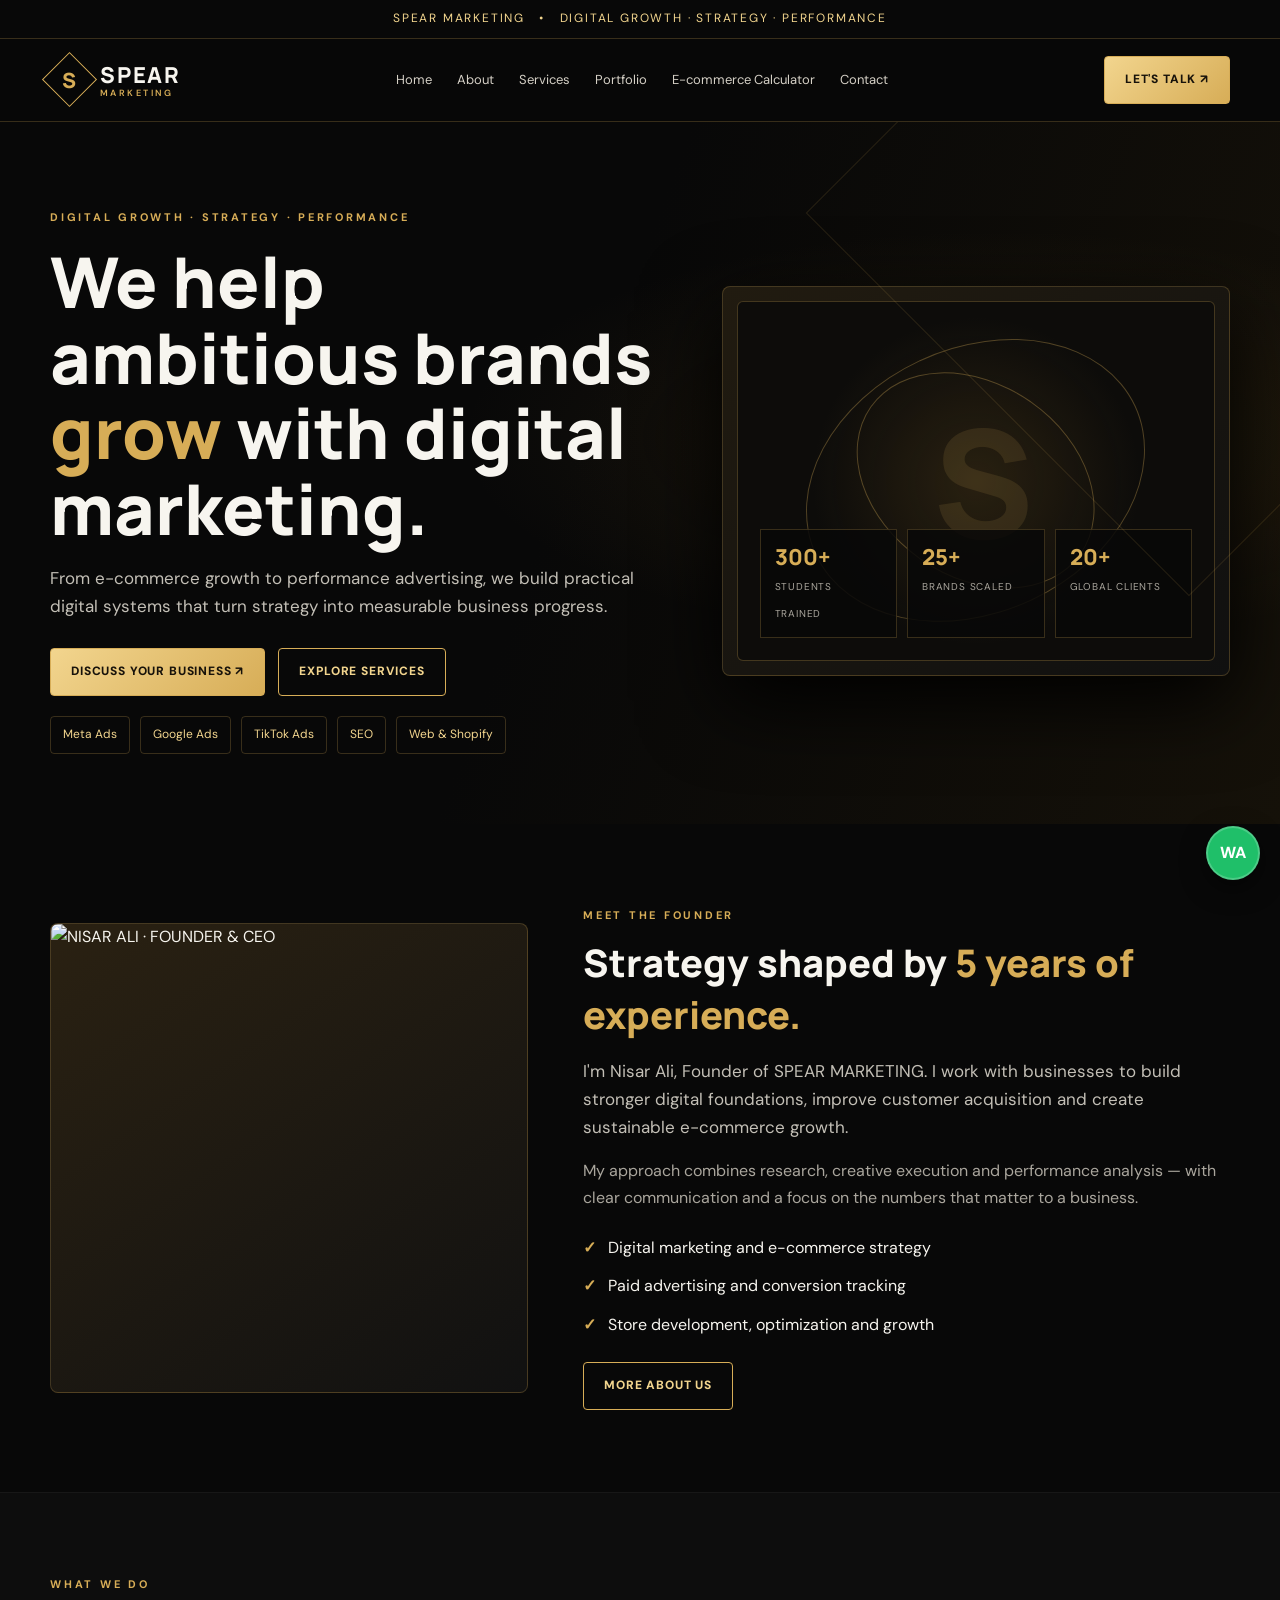
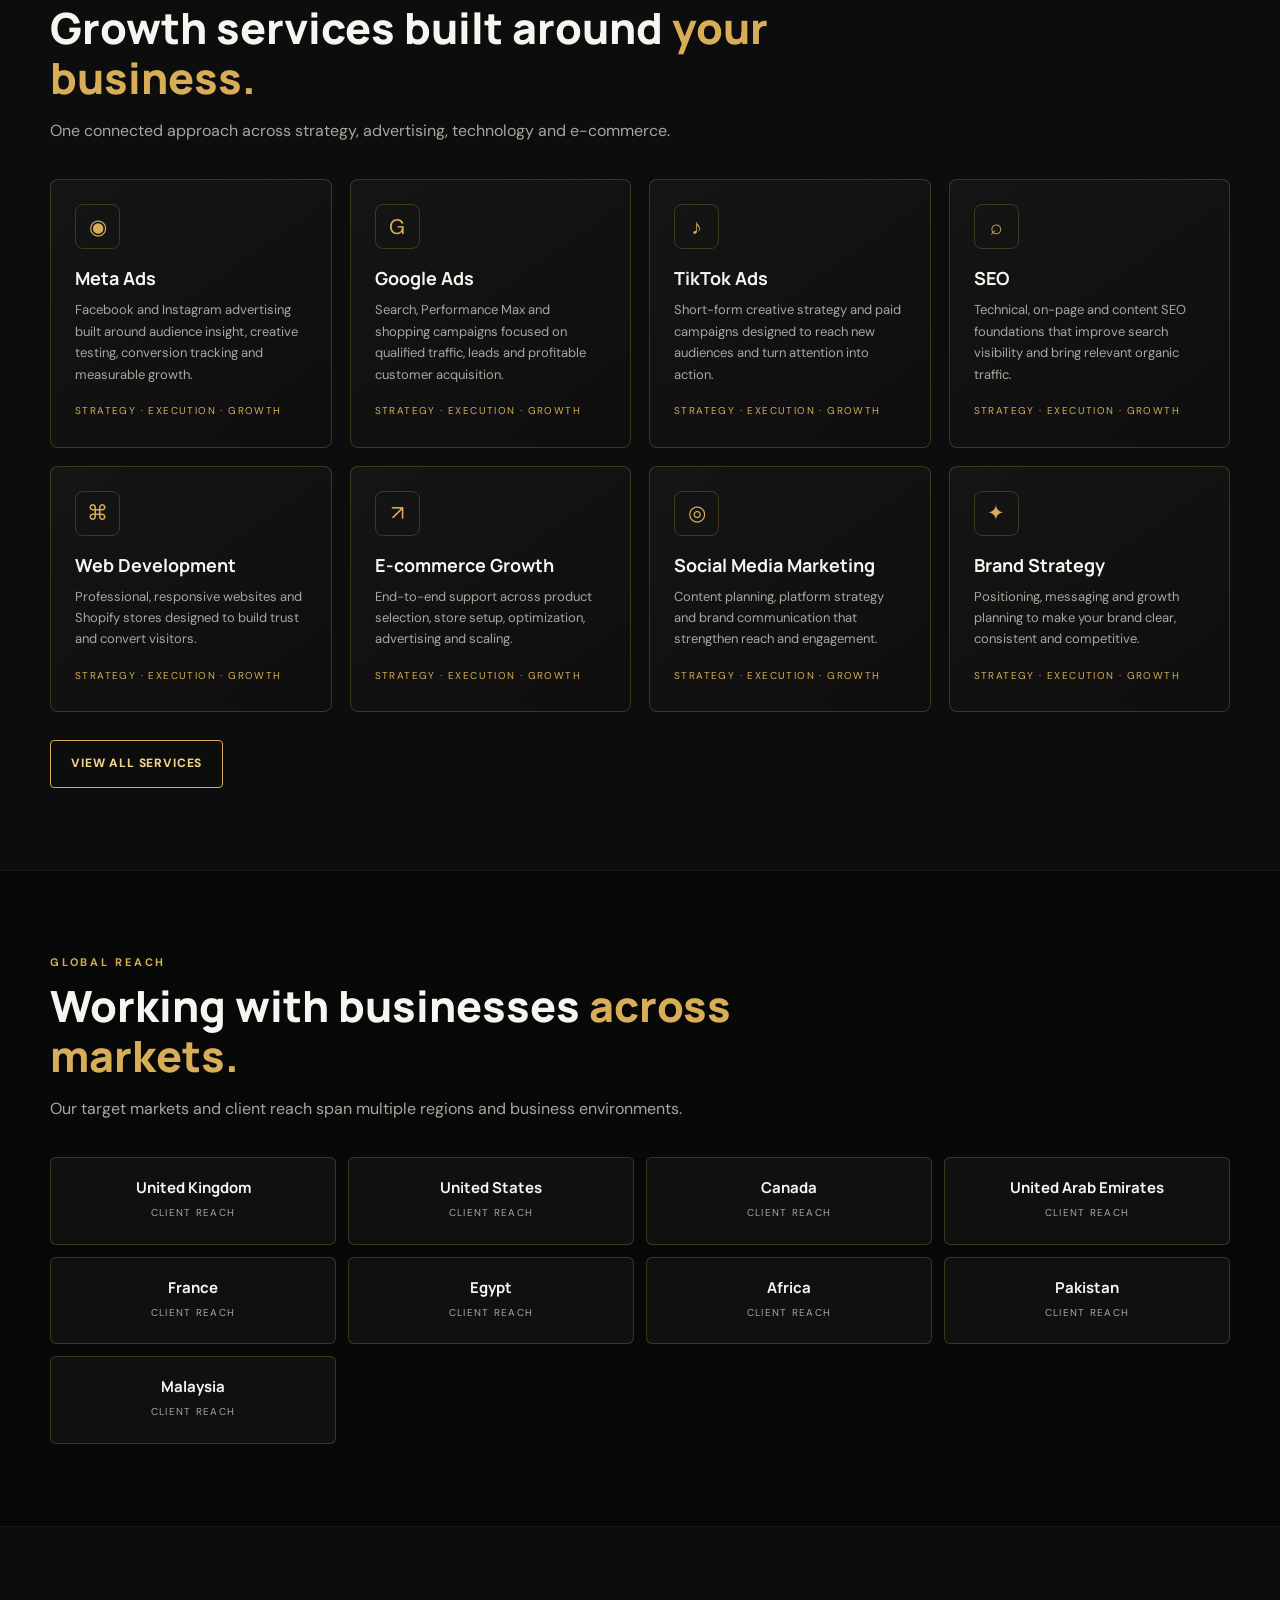
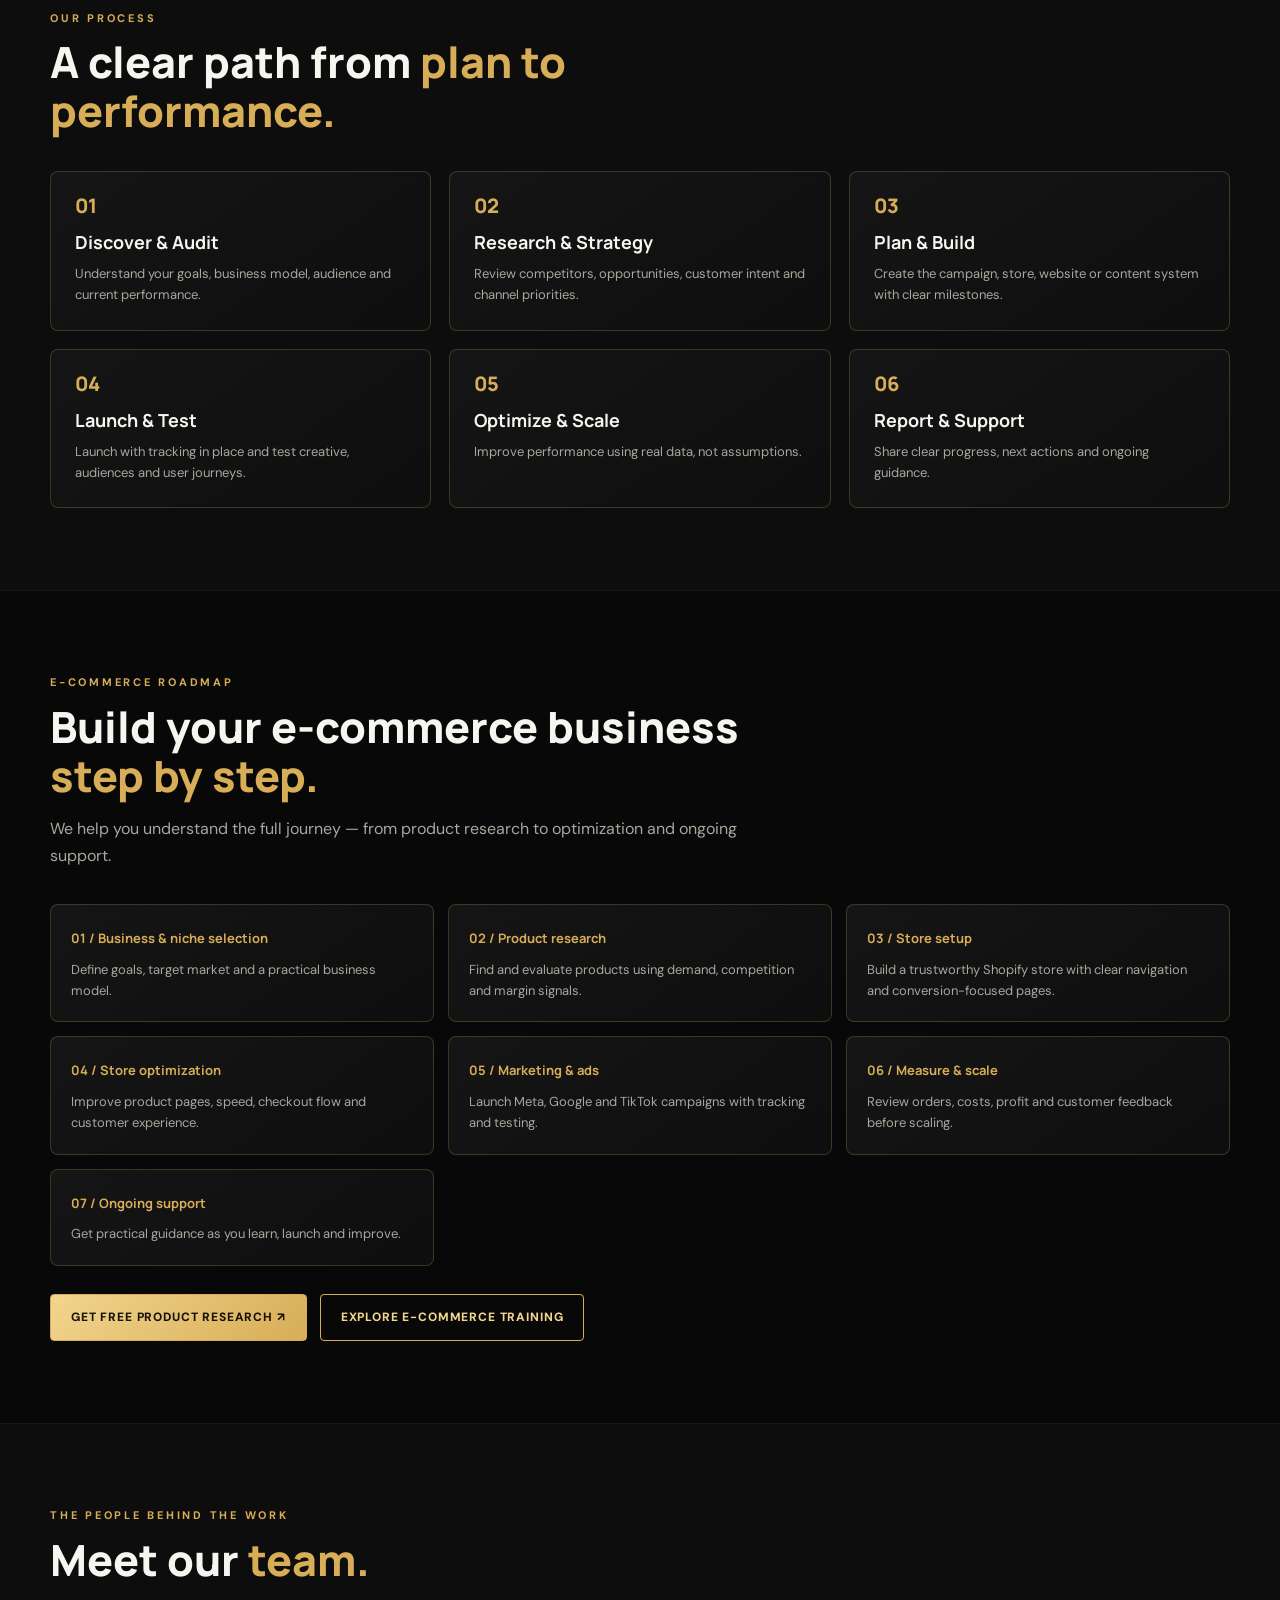
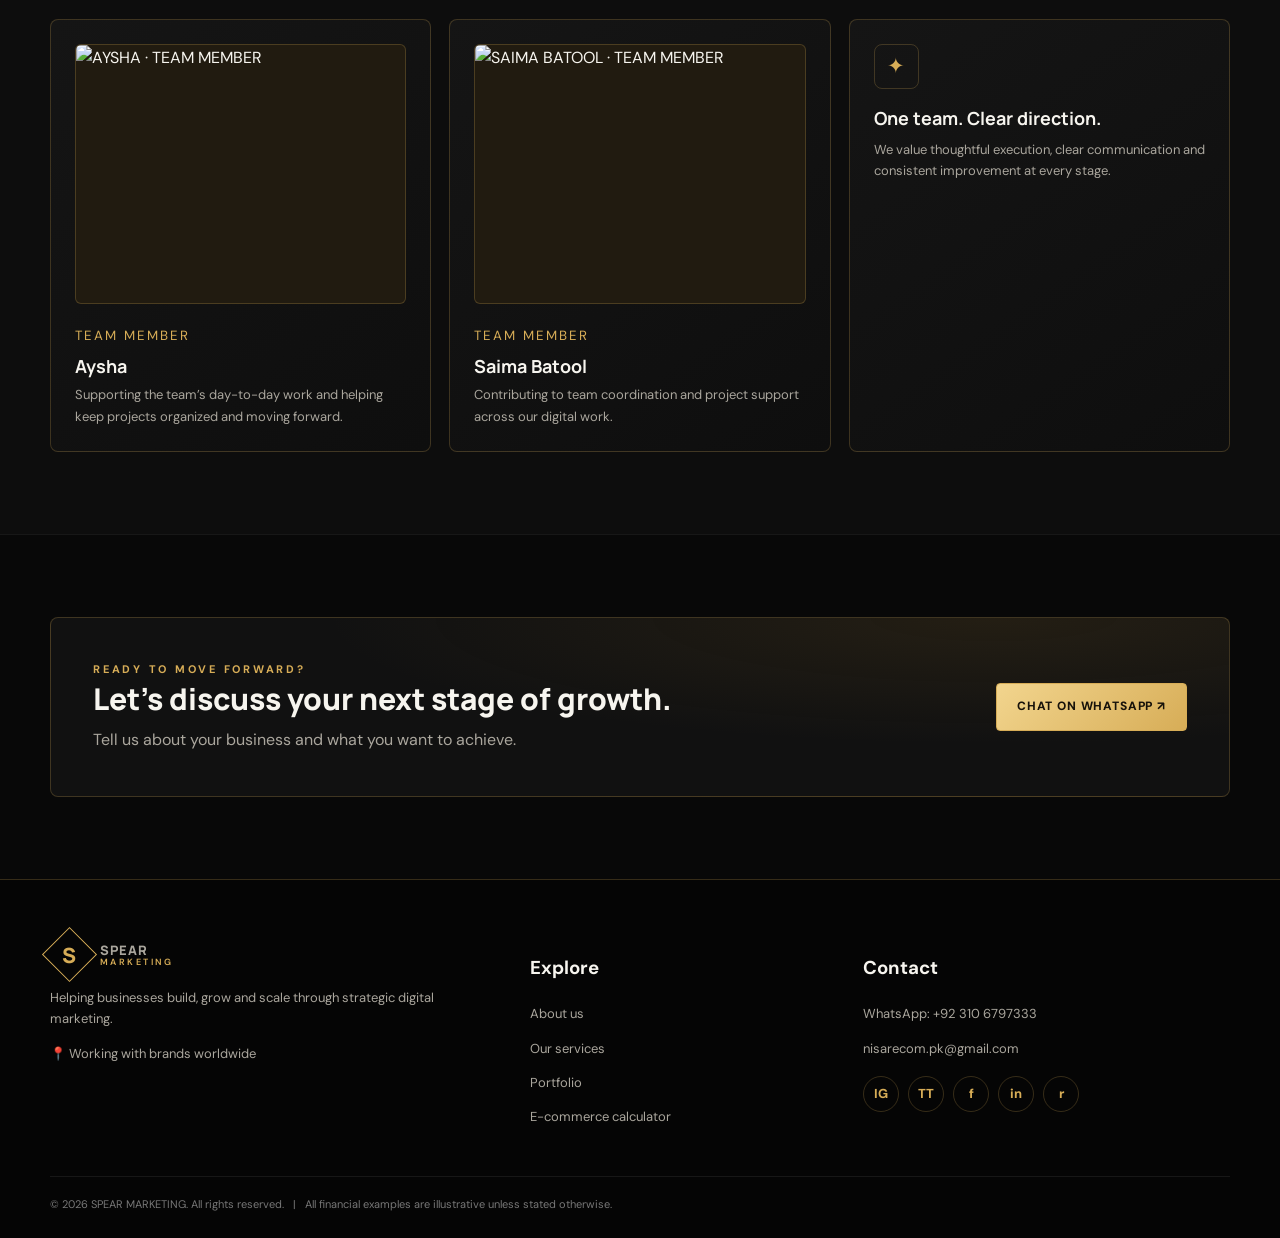
==== commit 161f8fdc: "Add files via upload" ====
--- a/index.html
+++ b/index.html
@@ -1,18 +1,27 @@
-<!doctype html><html lang="en"><head><meta charset="utf-8"><meta name="viewport" content="width=device-width,initial-scale=1"><meta name="description" content="SPEAR MARKETING — digital growth, e-commerce, web development and performance marketing."><meta name="theme-color" content="#08090b"><title>Digital Growth Agency | SPEAR MARKETING</title><link rel="stylesheet" href="styles.css"></head><body><div class="topline"></div><header><div class="wrap nav"><a class="brand" href="index.html"><span class="brandmark"><span>S</span></span><span>SPEAR<small>MARKETING</small></span></a><button class="menu" aria-label="Open navigation" aria-expanded="false">☰</button><nav class="navlinks"><a href="index.html">Home</a><a href="about.html">About</a><a href="services.html">Services</a><a href="portfolio.html">Portfolio</a><a href="contact.html">Contact</a></nav><a class="btn" href="contact.html">Let's Talk ↗</a></div></header>
+<!doctype html><html lang="en"><head><meta charset="utf-8"><meta name="viewport" content="width=device-width,initial-scale=1"><meta name="description" content="SPEAR MARKETING helps brands grow with digital strategy, paid advertising, e-commerce and web development."><title>SPEAR MARKETING | Digital Growth & Performance</title><link rel="stylesheet" href="styles.css"></head><body>
+<div class="topline">SPEAR MARKETING &nbsp; • &nbsp; DIGITAL GROWTH · STRATEGY · PERFORMANCE</div>
+<header class="nav"><div class="wrap navin">
+<a class="brand" href="index.html"><span class="brandmark"><span>S</span></span><span>SPEAR<small>MARKETING</small></span></a>
+<button class="mobile-toggle" aria-label="Open menu" onclick="document.querySelector('.links').classList.toggle('open')">☰</button>
+<nav class="links"><a href="index.html">Home</a><a href="about.html">About</a><a href="services.html">Services</a><a href="portfolio.html">Portfolio</a><a href="calculator.html">E-commerce Calculator</a><a href="contact.html">Contact</a></nav>
+<a class="btn navcta" href="https://wa.me/923106797333?text=Hello%20SPEAR%20MARKETING%2C%20I%27d%20like%20to%20discuss%20my%20business." target="_blank" rel="noopener">Let's Talk ↗</a>
+</div></header>
+
 <main>
-<section class="hero"><div class="wrap hero-grid"><div><div class="eyebrow">Digital Growth & E-commerce Agency</div><h1>Build a stronger brand.<br><span class="gold">Grow with purpose.</span></h1><p class="lead">We help businesses turn digital opportunities into measurable progress through strategic marketing, professional websites and smarter e-commerce systems.</p><div class="actions"><a class="btn" href="contact.html">Discuss Your Business ↗</a><a class="btn ghost" href="portfolio.html">Explore Our Work</a></div><p class="small">Business-first strategy · Clear communication · Performance-focused execution</p></div><div class="hero-art"><div class="hero-art-label"><b>Make your next move count.</b><span>Strategy · Technology · Performance</span></div></div></div></section>
-<section class="section"><div class="wrap"><div class="stats"><div class="stat"><b>300+</b><span>Students trained*</span></div><div class="stat"><b>25+</b><span>Brands scaled*</span></div><div class="stat"><b>45%</b><span>Reported sales growth*</span></div><div class="stat"><b>20+</b><span>International clients*</span></div></div><p class="disclaimer">*Agency-reported figures supplied by the founder. Keep these claims published only when supporting records are available.</p></div></section>
-<section class="section alt"><div class="wrap split"><div><div class="eyebrow">Why SPEAR MARKETING</div><h2>Marketing should create business value — not just activity.</h2><p class="muted">A website or an ad campaign alone is not a growth strategy. We consider your offer, audience, customer journey and sales process before recommending the next step.</p><ul class="ticks"><li>Business-first planning, not one-size-fits-all promises</li><li>Clear scope, honest expectations and direct communication</li><li>Tracking and reporting focused on meaningful performance</li><li>Long-term brand building alongside campaign results</li></ul><a class="textlink" href="about.html">Discover our approach →</a></div><div class="portrait"><div><b>Founder portrait placement</b>Replace with the founder's genuine approved professional photo before launch.<br><span class="small">No unrelated stock person is used to represent the founder.</span></div></div></div></section>
-<section class="section"><div class="wrap"><div class="head"><div class="eyebrow">What we do</div><h2>One partner for your digital growth.</h2><p>From your first online presence to performance marketing and expansion, our services are designed to work together.</p></div><div class="grid3"><article class="card"><div class="symbol">↗</div><h3>Business Growth & Scaling</h3><p>Identify opportunities, strengthen customer journeys and build a practical growth roadmap.</p></article><article class="card"><div class="symbol">◈</div><h3>Web Development</h3><p>Professional websites and e-commerce experiences designed around your brand.</p></article><article class="card"><div class="symbol">◎</div><h3>Performance Marketing</h3><p>Meta, TikTok, Google and Snapchat campaign setup, tracking and optimization.</p></article></div><div class="actions"><a class="btn ghost" href="services.html">View All Services</a></div></div></section>
-<section class="section alt"><div class="wrap"><div class="head"><div class="eyebrow">Selected work</div><h2>Real projects. Real business websites.</h2><p>Explore selected websites the agency founder says they have personally built.</p></div><div class="project-grid"><article class="project"><div class="projectvisual"><strong>MALIK LEATHER</strong></div><div class="projectbody"><h3>Malik Leather</h3><p>Leather products · E-commerce website</p><a class="textlink" href="https://malikleather.online" target="_blank" rel="noopener">Visit live website ↗</a></div></article><article class="project"><div class="projectvisual"><strong>PERFECT MART</strong></div><div class="projectbody"><h3>Perfect Mart</h3><p>Retail · Online store</p><a class="textlink" href="https://perfectmart.online" target="_blank" rel="noopener">Visit live website ↗</a></div></article></div><div class="actions"><a class="btn ghost" href="portfolio.html">View Complete Portfolio</a></div></div></section>
-<section class="section"><div class="wrap"><div class="head"><div class="eyebrow">Performance snapshots</div><h2>Campaign outcomes, presented with context.</h2><p>Review the reported sales outcomes and the channels used. Supporting dashboard records will be available for verification where approved.</p></div><div class="results">
-<article class="result"><div class="resulttop"><span class="platform">META ADS</span><span class="reported">CLIENT-REPORTED</span></div><div class="resultmetric">2 Crore</div><div class="resultmeta">Reported sales value · 3 months · 78% sales growth</div><div class="bars"><i style="height:28%"></i><i style="height:40%"></i><i style="height:57%"></i><i style="height:72%"></i><i style="height:88%"></i></div><div class="resultfoot">Illustrative visualization of the reported outcome — not an exported platform report.</div></article>
-<article class="result"><div class="resulttop"><span class="platform">META ADS</span><span class="reported">CLIENT-REPORTED</span></div><div class="resultmetric">80 Lakh</div><div class="resultmeta">Reported sales value · 2.5 months</div><div class="bars"><i style="height:24%"></i><i style="height:38%"></i><i style="height:54%"></i><i style="height:76%"></i><i style="height:90%"></i></div><div class="resultfoot">Illustrative visualization of the reported outcome — not an exported platform report.</div></article>
-<article class="result"><div class="resulttop"><span class="platform">META ADS</span><span class="reported">CLIENT-REPORTED</span></div><div class="resultmetric">1.5 Crore</div><div class="resultmeta">Reported sales value · 1 month</div><div class="bars"><i style="height:33%"></i><i style="height:48%"></i><i style="height:63%"></i><i style="height:78%"></i><i style="height:94%"></i></div><div class="resultfoot">Illustrative visualization of the reported outcome — not an exported platform report.</div></article>
-<article class="result"><div class="resulttop"><span class="platform">GOOGLE ADS</span><span class="reported">CLIENT-REPORTED</span></div><div class="resultmetric">4 Crore</div><div class="resultmeta">Reported sales value · 4 months</div><div class="bars"><i style="height:20%"></i><i style="height:36%"></i><i style="height:59%"></i><i style="height:75%"></i><i style="height:93%"></i></div><div class="resultfoot">Illustrative visualization of the reported outcome — not an exported platform report.</div></article>
-<article class="result"><div class="resulttop"><span class="platform">SHOPIFY · UAE MARKET</span><span class="reported">CLIENT-REPORTED</span></div><div class="resultmetric">3.7 Crore</div><div class="resultmeta">Reported store sales value · 2 months</div><div class="bars"><i style="height:26%"></i><i style="height:44%"></i><i style="height:62%"></i><i style="height:77%"></i><i style="height:91%"></i></div><div class="resultfoot">Illustrative visualization of the reported outcome — not an exported Shopify report.</div></article>
-</div><div class="trustnote">All clients: reported ROAS of 4x+ according to agency-provided information. ROAS, sales value and growth depend on the attribution window, ad spend, refunds, cancellations and reporting setup. Currency and source records must be confirmed before final public release.</div></div></section>
-<section class="section alt" id="courses"><div class="wrap"><div class="course"><div><div class="eyebrow">SPEAR learning</div><h2>Practical skills for the digital economy.</h2><p class="muted">Our training programs are in development. Course details and enrollment announcements will be shared here.</p></div><span class="coming">COMING SOON</span></div></div></section>
-<section class="section"><div class="wrap"><div class="head"><div class="eyebrow">Our process</div><h2>A clear process from day one.</h2></div><div class="process"><div class="step"><b>01 / DISCOVER</b><h3>Understand</h3><p>We learn about your business, audience and goals.</p></div><div class="step"><b>02 / PLAN</b><h3>Recommend</h3><p>We define scope, priorities, timelines and measures.</p></div><div class="step"><b>03 / EXECUTE</b><h3>Build & launch</h3><p>We deliver the agreed work, test and launch carefully.</p></div><div class="step"><b>04 / IMPROVE</b><h3>Measure</h3><p>We review performance and identify next improvements.</p></div></div></div></section>
-<section class="section"><div class="wrap"><div class="cta"><div><h2>Ready to move your business forward?</h2><p class="muted">Tell us what you're building. We'll help identify the right next step.</p></div><a class="btn" href="contact.html">Start a Conversation ↗</a></div></div></section>
-</main><footer><div class="wrap"><div class="footgrid"><div><a class="brand" href="index.html"><span class="brandmark"><span>S</span></span><span>SPEAR<small>MARKETING</small></span></a><p>Strategy-led digital growth for ambitious businesses. Websites, e-commerce and performance marketing built around your business goals.</p></div><div><b>Explore</b><a href="about.html">About</a><a href="services.html">Services</a><a href="portfolio.html">Portfolio & Results</a><a href="index.html#courses">Courses</a></div><div><b>Contact</b><a href="mailto:nisarecom.pk@gmail.com">nisarecom.pk@gmail.com</a><a href="https://wa.me/923106797333" target="_blank" rel="noopener">WhatsApp: +92 310 6797333</a><a href="contact.html">Project enquiry</a></div></div><div class="copyright"><span>© <span data-year></span> SPEAR MARKETING. All rights reserved.</span><span>Built on strategy. Driven by growth.</span></div><p class="disclaimer">Performance figures are agency/client-reported and should be supported by underlying records before publication. Results vary by business and campaign.</p></div></footer><script src="script.js"></script></body></html>+<section class="hero"><div class="wrap hero-grid"><div><div class="eyebrow">Digital growth · Strategy · Performance</div><h1>We help ambitious brands <em>grow</em> with digital marketing.</h1><p class="lead">From e-commerce growth to performance advertising, we build practical digital systems that turn strategy into measurable business progress.</p><div class="actions"><a class="btn" href="https://wa.me/923106797333?text=Hello%20SPEAR%20MARKETING%2C%20I%27d%20like%20to%20discuss%20my%20business." target="_blank">Discuss Your Business ↗</a><a class="btn outline" href="services.html">Explore Services</a></div><div class="platforms"><span class="platform">Meta Ads</span><span class="platform">Google Ads</span><span class="platform">TikTok Ads</span><span class="platform">SEO</span><span class="platform">Web & Shopify</span></div></div>
+<div class="hero-card"><div class="hero-art"><div class="orbit"></div><div class="orbit two"></div><div class="bigmark">S</div><div class="hero-stat"><div><b>300+</b><span>Students trained</span></div><div><b>25+</b><span>Brands scaled</span></div><div><b>20+</b><span>Global clients</span></div></div></div></div></div></section>
+<section class="section"><div class="wrap split"><div class="ceo-photo"><img src="assets/ceo-nisar.png" alt="NISAR ALI · FOUNDER & CEO"></div><div><div class="eyebrow">Meet the founder</div><h2 style="font:800 38px Manrope;margin:12px 0">Strategy shaped by <span class="gold">5 years of experience.</span></h2><p class="lead">I'm Nisar Ali, Founder of SPEAR MARKETING. I work with businesses to build stronger digital foundations, improve customer acquisition and create sustainable e-commerce growth.</p><p style="color:var(--muted)">My approach combines research, creative execution and performance analysis — with clear communication and a focus on the numbers that matter to a business.</p><div class="bullets"><div>Digital marketing and e-commerce strategy</div><div>Paid advertising and conversion tracking</div><div>Store development, optimization and growth</div></div><a class="btn outline" href="about.html">More About Us</a></div></div></section>
+<section class="section alt"><div class="wrap"><div class="section-head"><div class="eyebrow">What we do</div><h2>Growth services built around <span class="gold">your business.</span></h2><p>One connected approach across strategy, advertising, technology and e-commerce.</p></div><div class="grid cols4"><article class="card service-card"><div class="iconbox">◉</div><h3>Meta Ads</h3><p>Facebook and Instagram advertising built around audience insight, creative testing, conversion tracking and measurable growth.</p><span class="tag">Strategy · Execution · Growth</span></article><article class="card service-card"><div class="iconbox">G</div><h3>Google Ads</h3><p>Search, Performance Max and shopping campaigns focused on qualified traffic, leads and profitable customer acquisition.</p><span class="tag">Strategy · Execution · Growth</span></article><article class="card service-card"><div class="iconbox">♪</div><h3>TikTok Ads</h3><p>Short-form creative strategy and paid campaigns designed to reach new audiences and turn attention into action.</p><span class="tag">Strategy · Execution · Growth</span></article><article class="card service-card"><div class="iconbox">⌕</div><h3>SEO</h3><p>Technical, on-page and content SEO foundations that improve search visibility and bring relevant organic traffic.</p><span class="tag">Strategy · Execution · Growth</span></article><article class="card service-card"><div class="iconbox">⌘</div><h3>Web Development</h3><p>Professional, responsive websites and Shopify stores designed to build trust and convert visitors.</p><span class="tag">Strategy · Execution · Growth</span></article><article class="card service-card"><div class="iconbox">↗</div><h3>E-commerce Growth</h3><p>End-to-end support across product selection, store setup, optimization, advertising and scaling.</p><span class="tag">Strategy · Execution · Growth</span></article><article class="card service-card"><div class="iconbox">◎</div><h3>Social Media Marketing</h3><p>Content planning, platform strategy and brand communication that strengthen reach and engagement.</p><span class="tag">Strategy · Execution · Growth</span></article><article class="card service-card"><div class="iconbox">✦</div><h3>Brand Strategy</h3><p>Positioning, messaging and growth planning to make your brand clear, consistent and competitive.</p><span class="tag">Strategy · Execution · Growth</span></article></div><div class="actions"><a class="btn outline" href="services.html">View All Services</a></div></div></section>
+<section class="section"><div class="wrap"><div class="section-head"><div class="eyebrow">Global reach</div><h2>Working with businesses <span class="gold">across markets.</span></h2><p>Our target markets and client reach span multiple regions and business environments.</p></div><div class="countries"><div class="country"><b>United Kingdom</b><span>CLIENT REACH</span></div><div class="country"><b>United States</b><span>CLIENT REACH</span></div><div class="country"><b>Canada</b><span>CLIENT REACH</span></div><div class="country"><b>United Arab Emirates</b><span>CLIENT REACH</span></div><div class="country"><b>France</b><span>CLIENT REACH</span></div><div class="country"><b>Egypt</b><span>CLIENT REACH</span></div><div class="country"><b>Africa</b><span>CLIENT REACH</span></div><div class="country"><b>Pakistan</b><span>CLIENT REACH</span></div><div class="country"><b>Malaysia</b><span>CLIENT REACH</span></div></div></div></section>
+<section class="section alt"><div class="wrap"><div class="section-head"><div class="eyebrow">Our process</div><h2>A clear path from <span class="gold">plan to performance.</span></h2></div><div class="grid cols3 process"><article class="card"><h3>Discover & Audit</h3><p>Understand your goals, business model, audience and current performance.</p></article><article class="card"><h3>Research & Strategy</h3><p>Review competitors, opportunities, customer intent and channel priorities.</p></article><article class="card"><h3>Plan & Build</h3><p>Create the campaign, store, website or content system with clear milestones.</p></article><article class="card"><h3>Launch & Test</h3><p>Launch with tracking in place and test creative, audiences and user journeys.</p></article><article class="card"><h3>Optimize & Scale</h3><p>Improve performance using real data, not assumptions.</p></article><article class="card"><h3>Report & Support</h3><p>Share clear progress, next actions and ongoing guidance.</p></article></div></div></section>
+<section class="section"><div class="wrap"><div class="section-head"><div class="eyebrow">E-commerce roadmap</div><h2>Build your e-commerce business <span class="gold">step by step.</span></h2><p>We help you understand the full journey — from product research to optimization and ongoing support.</p></div><div class="roadmap"><article class="card"><b>01 / Business & niche selection</b><p>Define goals, target market and a practical business model.</p></article><article class="card"><b>02 / Product research</b><p>Find and evaluate products using demand, competition and margin signals.</p></article><article class="card"><b>03 / Store setup</b><p>Build a trustworthy Shopify store with clear navigation and conversion-focused pages.</p></article><article class="card"><b>04 / Store optimization</b><p>Improve product pages, speed, checkout flow and customer experience.</p></article><article class="card"><b>05 / Marketing & ads</b><p>Launch Meta, Google and TikTok campaigns with tracking and testing.</p></article><article class="card"><b>06 / Measure & scale</b><p>Review orders, costs, profit and customer feedback before scaling.</p></article><article class="card"><b>07 / Ongoing support</b><p>Get practical guidance as you learn, launch and improve.</p></article></div><div class="actions"><a class="btn" href="https://wa.me/923106797333?text=Hello%20SPEAR%20MARKETING%2C%20I%27d%20like%20to%20discuss%20my%20business." target="_blank">Get Free Product Research ↗</a><a class="btn outline" href="services.html#training">Explore E-commerce Training</a></div></div></section>
+<section class="section alt"><div class="wrap"><div class="section-head"><div class="eyebrow">The people behind the work</div><h2>Meet our <span class="gold">team.</span></h2></div><div class="grid cols3"><article class="card team-card"><div class="team-photo"><img src="assets/team-aysha.jpg" alt="AYSHA · TEAM MEMBER"></div><small>Team member</small><h3>Aysha</h3><p>Supporting the team’s day-to-day work and helping keep projects organized and moving forward.</p></article><article class="card team-card"><div class="team-photo"><img src="assets/team-saima.jpg" alt="SAIMA BATOOL · TEAM MEMBER"></div><small>Team member</small><h3>Saima Batool</h3><p>Contributing to team coordination and project support across our digital work.</p></article><article class="card"><div class="iconbox">✦</div><h3>One team. Clear direction.</h3><p>We value thoughtful execution, clear communication and consistent improvement at every stage.</p></article></div></div></section>
+<section class="section"><div class="wrap"><div class="cta"><div><div class="eyebrow">Ready to move forward?</div><h2>Let's discuss your next stage of growth.</h2><p style="color:var(--muted);margin:0">Tell us about your business and what you want to achieve.</p></div><a class="btn" href="https://wa.me/923106797333?text=Hello%20SPEAR%20MARKETING%2C%20I%27d%20like%20to%20discuss%20my%20business." target="_blank">Chat on WhatsApp ↗</a></div></div></section>
+</main>
+<footer class="footer"><div class="wrap"><div class="footer-grid">
+<div><a class="brand" href="index.html"><span class="brandmark"><span>S</span></span><span>SPEAR<small>MARKETING</small></span></a><p>Helping businesses build, grow and scale through strategic digital marketing.</p><p>📍 Working with brands worldwide</p></div>
+<div><h3>Explore</h3><p><a href="about.html">About us</a></p><p><a href="services.html">Our services</a></p><p><a href="portfolio.html">Portfolio</a></p><p><a href="calculator.html">E-commerce calculator</a></p></div>
+<div><h3>Contact</h3><p><a href="https://wa.me/923106797333?text=Hello%20SPEAR%20MARKETING%2C%20I%27d%20like%20to%20discuss%20my%20business." target="_blank">WhatsApp: +92 310 6797333</a></p><p><a href="mailto:nisarecom.pk@gmail.com">nisarecom.pk@gmail.com</a></p><div class="socials"><a class="social" href="https://www.instagram.com/nisarecom12?psln=MXdkYzdqdjZ5NmF3eg%3D%3D&utm_source=qr" target="_blank" rel="noopener" aria-label="Instagram" title="Instagram">IG</a><a class="social" href="https://www.tiktok.com/@nisaresggk2?_r=1&_t=ZN-9BBRalmDJyA" target="_blank" rel="noopener" aria-label="TikTok" title="TikTok">TT</a><a class="social" href="https://www.facebook.com/share/1CEMKwUe55/?mibextid=wwXIfr" target="_blank" rel="noopener" aria-label="Facebook" title="Facebook">f</a><a class="social" href="https://www.linkedin.com/in/nisar-ali-ahmad-375944449?utm_source=share_via&utm_content=profile&utm_medium=member_android" target="_blank" rel="noopener" aria-label="LinkedIn" title="LinkedIn">in</a><a class="social" href="https://www.reddit.com/u/nisar011/s/bb8wzmJRnW" target="_blank" rel="noopener" aria-label="Reddit" title="Reddit">r</a></div></div>
+</div><div class="footbottom">© 2026 SPEAR MARKETING. All rights reserved. &nbsp; | &nbsp; All financial examples are illustrative unless stated otherwise.</div></div></footer>
+<a href="https://wa.me/923106797333?text=Hello%20SPEAR%20MARKETING%2C%20I%27d%20like%20to%20discuss%20my%20business." target="_blank" rel="noopener" class="whatsapp-float" aria-label="Chat on WhatsApp">WA</a>
+<script src="script.js"></script></body></html>
--- a/styles.css
+++ b/styles.css
@@ -1,16 +1,7 @@
+
 @import url('https://fonts.googleapis.com/css2?family=DM+Sans:wght@400;500;600;700&family=Manrope:wght@400;500;600;700;800&display=swap');
-:root{--bg:#08090b;--surface:#101216;--surface2:#151920;--gold:#d6b46b;--gold2:#f0dba8;--white:#f6f4ef;--muted:#a7a9ae;--line:rgba(255,255,255,.105);--max:1180px}
-*{box-sizing:border-box}html{scroll-behavior:smooth}body{margin:0;background:var(--bg);color:var(--white);font:15px/1.7 'DM Sans',sans-serif}a{color:inherit;text-decoration:none}button,input,textarea,select{font:inherit}.wrap{width:min(var(--max),calc(100% - 42px));margin:auto}.gold{color:var(--gold2)}.topline{height:3px;background:linear-gradient(90deg,#8e682c,var(--gold2),#8e682c)}
-header{position:sticky;top:0;z-index:99;background:rgba(8,9,11,.91);backdrop-filter:blur(18px);border-bottom:1px solid var(--line)}.nav{height:78px;display:flex;align-items:center;justify-content:space-between;gap:22px}.brand{display:flex;align-items:center;gap:12px;font:800 16px Manrope;letter-spacing:.16em}.brandmark{width:37px;height:37px;border:1px solid var(--gold);color:var(--gold2);display:grid;place-items:center;transform:rotate(45deg);font:800 19px Manrope}.brandmark span{transform:rotate(-45deg)}.brand small{display:block;font:600 9px 'DM Sans';letter-spacing:.31em;color:#9b9da2}.navlinks{display:flex;gap:25px;align-items:center;font-size:13px;color:#d3d2cd}.navlinks a:hover,.navlinks a.active{color:var(--gold2)}.btn{display:inline-flex;align-items:center;justify-content:center;padding:13px 20px;background:linear-gradient(135deg,var(--gold2),var(--gold));color:#101010;border:1px solid var(--gold);font-size:13px;font-weight:700;transition:.2s}.btn:hover{transform:translateY(-2px);filter:brightness(1.07)}.btn.ghost{background:transparent;color:var(--white);border-color:var(--line)}.menu{display:none;background:transparent;border:1px solid var(--line);color:white;padding:8px 12px;font-size:20px}
-.eyebrow{font-size:11px;font-weight:700;letter-spacing:.22em;text-transform:uppercase;color:var(--gold)}h1,h2,h3{font-family:Manrope,sans-serif;line-height:1.13;letter-spacing:-.04em}h1{font-size:clamp(43px,6.5vw,76px);margin:18px 0 20px;font-weight:800}h2{font-size:clamp(30px,4vw,47px);margin:12px 0 17px;font-weight:800}h3{font-size:19px;margin:12px 0 8px}.lead{font-size:17px;color:#c0c1c5;max-width:650px}.muted{color:var(--muted)}.small{font-size:12px;color:#8f9298}.hero{padding:90px 0 78px;position:relative;overflow:hidden}.hero:before{content:"";position:absolute;width:680px;height:680px;right:-230px;top:-340px;border-radius:50%;background:radial-gradient(circle,rgba(214,180,107,.17),transparent 68%)}.hero-grid{display:grid;grid-template-columns:1.07fr .93fr;gap:60px;align-items:center;position:relative}.actions{display:flex;gap:12px;flex-wrap:wrap;margin-top:28px}.hero-art{height:450px;position:relative;overflow:hidden;border:1px solid rgba(214,180,107,.4);background:radial-gradient(ellipse at 55% 40%,rgba(214,180,107,.17),transparent 48%),linear-gradient(145deg,#1b1d22,#090a0c);display:flex;align-items:flex-end;padding:28px}.hero-art:before{content:"";position:absolute;width:320px;height:320px;left:20%;top:7%;border:1px solid rgba(214,180,107,.25);transform:rotate(45deg);box-shadow:0 0 0 30px rgba(214,180,107,.025),0 0 0 60px rgba(214,180,107,.02)}.hero-art:after{content:"S";position:absolute;right:30px;top:-30px;font:800 330px Manrope;color:rgba(214,180,107,.07)}.hero-art-label{position:relative;border-left:2px solid var(--gold);padding-left:16px}.hero-art-label b{display:block;font:700 22px Manrope}.hero-art-label span{font-size:12px;color:#c3c1ba}
-.section{padding:82px 0}.section.alt{background:#0d0f12;border-top:1px solid var(--line);border-bottom:1px solid var(--line)}.head{max-width:720px;margin-bottom:34px}.head p{color:var(--muted)}.stats{display:grid;grid-template-columns:repeat(4,1fr);border:1px solid var(--line);background:#0e1013}.stat{padding:23px;border-right:1px solid var(--line)}.stat:last-child{border:0}.stat b{display:block;font:800 31px Manrope;color:var(--gold2)}.stat span{font-size:12px;color:var(--muted)}.grid3{display:grid;grid-template-columns:repeat(3,1fr);gap:16px}.card{background:linear-gradient(145deg,#15181d,#0d0f12);border:1px solid var(--line);padding:25px;transition:.22s}.card:hover{border-color:rgba(214,180,107,.5);transform:translateY(-3px)}.card p{font-size:14px;color:var(--muted);margin:0}.index{color:var(--gold);font:700 12px Manrope;letter-spacing:.15em}.symbol{width:42px;height:42px;border:1px solid rgba(214,180,107,.4);display:grid;place-items:center;color:var(--gold2);font-size:18px}.split{display:grid;grid-template-columns:1fr 1fr;gap:55px;align-items:center}.portrait{min-height:390px;border:1px dashed rgba(214,180,107,.5);background:linear-gradient(145deg,#171a20,#0b0c0f);display:grid;place-items:center;text-align:center;padding:25px;color:var(--muted)}.portrait b{display:block;color:var(--gold2);font:700 17px Manrope;margin-bottom:8px}.ticks{list-style:none;padding:0;margin:22px 0}.ticks li{padding:8px 0 8px 26px;position:relative;color:#d4d3ce}.ticks li:before{content:'✓';position:absolute;left:0;color:var(--gold)}
-.pagehero{padding:72px 0 52px;background:radial-gradient(ellipse at 80% 0%,rgba(214,180,107,.15),transparent 48%),#0b0d10;border-bottom:1px solid var(--line)}.pagehero p{max-width:720px;color:var(--muted);font-size:16px}
-.project-grid{display:grid;grid-template-columns:repeat(2,1fr);gap:20px}.project{background:#111419;border:1px solid var(--line);overflow:hidden}.projectvisual{height:205px;padding:23px;display:flex;align-items:flex-end;position:relative;overflow:hidden;background:linear-gradient(135deg,#272117,#0b0d10)}.projectvisual:before{content:"";position:absolute;width:250px;height:250px;right:12%;top:-115px;border:1px solid rgba(214,180,107,.26);transform:rotate(45deg)}.projectvisual strong{position:relative;font:800 32px Manrope;letter-spacing:-.05em}.projectbody{padding:22px}.projectbody p{font-size:14px;color:var(--muted)}.tag{display:inline-block;padding:4px 8px;margin:3px 4px 0 0;border:1px solid var(--line);font-size:10px;letter-spacing:.08em;color:#c9c7c0;text-transform:uppercase}.textlink{color:var(--gold2);font-size:13px;font-weight:700}
-.results{display:grid;grid-template-columns:repeat(2,1fr);gap:18px}.result{border:1px solid var(--line);background:#101318;padding:22px;position:relative;overflow:hidden}.resulttop{display:flex;justify-content:space-between;align-items:center;gap:10px}.platform{font-size:10px;letter-spacing:.15em;color:var(--gold2);font-weight:700}.reported{font-size:9px;color:#9da0a6;border:1px solid var(--line);padding:4px 7px}.resultmetric{font:800 37px Manrope;letter-spacing:-.05em;margin:17px 0 2px}.resultmeta{color:var(--muted);font-size:12px}.bars{height:58px;display:flex;align-items:end;gap:7px;margin-top:18px;border-bottom:1px solid var(--line);padding:0 8px}.bars i{display:block;flex:1;background:linear-gradient(180deg,var(--gold2),#86612c);opacity:.82;min-height:9px}.resultfoot{font-size:10px;color:#8f9298;margin-top:13px}.dashgrid{display:grid;grid-template-columns:1fr 1fr;gap:18px}.dashboard{background:#0b0e12;border:1px solid rgba(214,180,107,.28);padding:22px}.dashhead{display:flex;justify-content:space-between;align-items:center;border-bottom:1px solid var(--line);padding-bottom:14px}.dashbrand{font:800 13px Manrope;letter-spacing:.12em}.livepill{font-size:9px;color:#d8c28e;border:1px solid rgba(214,180,107,.35);padding:4px 7px}.dashmetrics{display:grid;grid-template-columns:repeat(2,1fr);gap:10px;margin-top:15px}.dashmetric{background:#13171d;padding:13px}.dashmetric small{display:block;color:#8f949c;font-size:10px}.dashmetric b{font:700 21px Manrope;color:#f1dfb5}.chart{height:100px;margin-top:15px;display:flex;align-items:end;gap:6px;border-bottom:1px solid #343840;padding:0 5px}.chart i{flex:1;background:linear-gradient(180deg,#e8cf96,#88662f);opacity:.82;min-height:12px}.trustnote{border-left:2px solid var(--gold);padding:13px 16px;background:#111419;color:#b9bbc0;font-size:12px;margin-top:22px}
-.process{display:grid;grid-template-columns:repeat(4,1fr);gap:15px}.step{border-top:1px solid var(--gold);padding:18px 14px 0}.step b{color:var(--gold);font:700 12px Manrope}.step p{font-size:13px;color:var(--muted)}
-.course{border:1px solid rgba(214,180,107,.4);background:linear-gradient(120deg,#1c180f,#111419);padding:35px;display:flex;justify-content:space-between;align-items:center;gap:20px}.coming{font-size:10px;letter-spacing:.15em;color:var(--gold2);border:1px solid rgba(214,180,107,.5);padding:8px 12px;white-space:nowrap;font-weight:700}
-.cta{padding:48px;border:1px solid rgba(214,180,107,.38);background:linear-gradient(110deg,#211b10,#111419);display:flex;justify-content:space-between;align-items:center;gap:25px}.cta h2{margin:0 0 8px;font-size:30px}.form{display:grid;gap:12px;max-width:650px}.form input,.form textarea,.form select{width:100%;padding:14px 15px;color:white;background:#101318;border:1px solid var(--line);outline:none}.form input:focus,.form textarea:focus,.form select:focus{border-color:var(--gold)}.form textarea{min-height:135px;resize:vertical}.contactgrid{display:grid;grid-template-columns:.8fr 1.2fr;gap:50px}.contactitem{padding:17px 0;border-bottom:1px solid var(--line)}.contactitem small{display:block;color:var(--muted);font-size:10px;letter-spacing:.14em;text-transform:uppercase}.contactitem b{color:var(--gold2)}
-.faq{border-top:1px solid var(--line)}.faq details{padding:18px 0;border-bottom:1px solid var(--line)}.faq summary{cursor:pointer;font-weight:700}.faq details p{color:var(--muted);font-size:14px}
-footer{border-top:1px solid var(--line);background:#070809;padding:45px 0 22px}.footgrid{display:grid;grid-template-columns:1.4fr 1fr 1fr;gap:35px}.footgrid p,.footgrid a{font-size:13px;color:var(--muted)}.footgrid a{display:block;margin:7px 0}.copyright{border-top:1px solid var(--line);margin-top:30px;padding-top:17px;display:flex;justify-content:space-between;gap:12px;font-size:11px;color:#777b82}.disclaimer{font-size:10px;color:#777b82;margin-top:15px}
-@media(max-width:900px){.hero-grid,.split,.contactgrid{grid-template-columns:1fr}.hero-art{height:330px}.grid3{grid-template-columns:repeat(2,1fr)}.process{grid-template-columns:repeat(2,1fr)}}
-@media(max-width:650px){.wrap{width:calc(100% - 30px)}.nav{height:69px}.menu{display:block}.navlinks{display:none;position:absolute;top:69px;left:0;right:0;padding:18px 22px;background:#0b0d10;border-bottom:1px solid var(--line);flex-direction:column;align-items:stretch}.navlinks.open{display:flex}.nav>.btn{display:none}.hero{padding:58px 0 48px}.hero-grid{gap:30px}.hero-art{height:260px}.section{padding:58px 0}.stats{grid-template-columns:repeat(2,1fr)}.stat:nth-child(2){border-right:0}.stat:nth-child(-n+2){border-bottom:1px solid var(--line)}.grid3,.project-grid,.results,.dashgrid{grid-template-columns:1fr}.course,.cta{padding:25px;align-items:flex-start;flex-direction:column}.process{grid-template-columns:1fr 1fr}.footgrid{grid-template-columns:1fr}.copyright{flex-direction:column}.pagehero{padding:53px 0 38px}.resultmetric{font-size:34px}}
+:root{--bg:#080808;--panel:#111111;--panel2:#171717;--gold:#d7ad57;--gold2:#f2d58e;--white:#f7f5ef;--muted:#aaa69d;--line:rgba(215,173,87,.23);--max:1180px}
+*{box-sizing:border-box}html{scroll-behavior:smooth}body{margin:0;background:var(--bg);color:var(--white);font-family:'DM Sans',sans-serif;line-height:1.65}a{color:inherit;text-decoration:none}img{max-width:100%;display:block}.wrap{width:min(var(--max),calc(100% - 40px));margin:auto}.topline{border-bottom:1px solid var(--line);font-size:12px;color:var(--gold2);letter-spacing:.15em;text-align:center;padding:9px}.nav{position:sticky;top:0;z-index:20;background:rgba(8,8,8,.94);backdrop-filter:blur(16px);border-bottom:1px solid var(--line)}.navin{height:82px;display:flex;align-items:center;justify-content:space-between;gap:20px}.brand{display:flex;align-items:center;gap:11px;font:800 22px Manrope;letter-spacing:.08em}.brandmark{width:39px;height:39px;border:1px solid var(--gold);color:var(--gold);display:grid;place-items:center;transform:rotate(45deg);font:800 21px Manrope}.brandmark span{transform:rotate(-45deg)}.brand small{display:block;color:var(--gold);font:600 9px 'DM Sans';letter-spacing:.27em;margin-top:-3px}.links{display:flex;gap:25px;align-items:center;font-size:13px;color:#d5d0c6}.links a:hover,.links a.active{color:var(--gold)}.btn{display:inline-flex;align-items:center;justify-content:center;gap:9px;padding:13px 20px;border-radius:4px;background:linear-gradient(135deg,var(--gold2),var(--gold));color:#17120a;font-weight:800;font-size:12px;letter-spacing:.07em;text-transform:uppercase;border:1px solid var(--gold);transition:.2s}.btn:hover{transform:translateY(-2px);box-shadow:0 10px 28px #d7ad5733}.btn.outline{background:transparent;color:var(--gold2)}.hero{padding:86px 0 70px;position:relative;overflow:hidden;background:radial-gradient(ellipse at 78% 45%,#7c5a202b,transparent 38%),linear-gradient(110deg,#080808 45%,#151109)}.hero:after{content:"";position:absolute;right:-180px;top:-180px;width:540px;height:540px;border:1px solid #d7ad5722;transform:rotate(45deg);pointer-events:none}.eyebrow{color:var(--gold);font-size:11px;letter-spacing:.25em;text-transform:uppercase;font-weight:700}.hero-grid{display:grid;grid-template-columns:1.1fr .9fr;gap:50px;align-items:center}.hero h1{font:800 clamp(40px,6vw,70px)/1.08 Manrope;margin:18px 0}.hero h1 em{font-style:normal;color:var(--gold)}.lead{max-width:620px;color:#c3bfb6;font-size:17px}.actions{display:flex;gap:13px;flex-wrap:wrap;margin-top:28px}.hero-card{border:1px solid var(--line);padding:14px;border-radius:8px;background:linear-gradient(145deg,#211b10,#101010);box-shadow:0 25px 80px #000}.hero-art{min-height:360px;border:1px solid #d7ad5744;border-radius:6px;display:grid;place-items:center;position:relative;background:radial-gradient(circle,#60481d55,transparent 55%),#0d0c0a}.hero-art .bigmark{font:800 150px Manrope;color:#d7ad5720;letter-spacing:-.1em}.hero-art .orbit{position:absolute;inset:13%;border:1px solid #d7ad5755;border-radius:50%;transform:rotate(-25deg)}.hero-art .orbit.two{inset:23%;transform:rotate(35deg)}.hero-stat{position:absolute;bottom:22px;left:22px;right:22px;display:flex;justify-content:space-between;gap:10px}.hero-stat div{background:#080808d9;border:1px solid var(--line);padding:12px 14px;flex:1}.hero-stat b{display:block;color:var(--gold);font:800 22px Manrope}.hero-stat span{font-size:10px;color:var(--muted);letter-spacing:.08em;text-transform:uppercase}.section{padding:82px 0}.section.alt{background:#0d0d0d;border-block:1px solid #ffffff0b}.section-head{max-width:720px;margin-bottom:35px}.section-head h2{font:800 clamp(28px,4vw,43px)/1.15 Manrope;margin:10px 0}.section-head p{color:var(--muted)}.gold{color:var(--gold)}.grid{display:grid;gap:18px}.grid.cols3{grid-template-columns:repeat(3,1fr)}.grid.cols4{grid-template-columns:repeat(4,1fr)}.card{background:linear-gradient(145deg,#151515,#0e0e0e);border:1px solid var(--line);border-radius:8px;padding:24px;transition:.25s}.card:hover{transform:translateY(-4px);border-color:#d7ad5790}.iconbox{width:45px;height:45px;border-radius:8px;border:1px solid var(--line);display:grid;place-items:center;color:var(--gold);font-size:21px;margin-bottom:17px}.card h3{font:700 18px Manrope;margin:0 0 9px}.card p{font-size:13px;color:var(--muted);margin:0}.split{display:grid;grid-template-columns:.85fr 1.15fr;gap:55px;align-items:center}.ceo-photo{min-height:470px;background:linear-gradient(145deg,#2a2112,#111);border:1px solid var(--line);border-radius:8px;overflow:hidden;display:grid;place-items:center}.ceo-photo img,.team-photo img{width:100%;height:100%;object-fit:cover}.photo-placeholder{width:100%;height:100%;min-height:300px;display:grid;place-items:center;color:var(--gold);background:linear-gradient(145deg,#302515,#111);font:700 13px Manrope;letter-spacing:.1em;text-align:center;padding:25px}.bullets{display:grid;gap:12px;margin:24px 0}.bullets div:before{content:"✓";color:var(--gold);font-weight:800;margin-right:12px}.service-card{min-height:220px}.service-card .tag{display:inline-block;margin-top:18px;color:var(--gold);font-size:10px;letter-spacing:.14em;text-transform:uppercase}.platforms{display:flex;gap:10px;flex-wrap:wrap;margin-top:20px}.platform{padding:8px 12px;border:1px solid var(--line);border-radius:4px;color:var(--gold2);font-size:12px}.countries{display:grid;grid-template-columns:repeat(4,1fr);gap:12px}.country{padding:19px;border:1px solid var(--line);background:#101010;border-radius:6px;text-align:center}.country b{display:block;font:700 15px Manrope}.country span{font-size:10px;color:var(--muted);letter-spacing:.13em}.process{counter-reset:step}.process .card{position:relative;padding-top:58px}.process .card:before{counter-increment:step;content:"0" counter(step);position:absolute;top:20px;color:var(--gold);font:800 20px Manrope}.roadmap{display:grid;grid-template-columns:repeat(3,1fr);gap:14px}.roadmap .card{padding:20px}.roadmap b{color:var(--gold);font:700 13px Manrope}.roadmap p{margin-top:7px}.team-photo{height:260px;border-radius:6px;overflow:hidden;border:1px solid var(--line);margin-bottom:18px;background:#211b10}.team-card small{color:var(--gold);letter-spacing:.15em;text-transform:uppercase}.team-card h3{margin:6px 0}.cta{padding:42px;border:1px solid var(--line);background:radial-gradient(ellipse at 80% 0%,#795a202e,transparent 50%),#111;border-radius:8px;display:flex;justify-content:space-between;align-items:center;gap:25px}.cta h2{font:800 30px Manrope;margin:0 0 8px}.footer{padding:55px 0 25px;background:#050505;border-top:1px solid var(--line)}.footer-grid{display:grid;grid-template-columns:1.2fr .8fr 1fr;gap:40px}.footer p,.footer a{color:var(--muted);font-size:13px}.socials{display:flex;gap:9px;margin-top:17px}.social{width:36px;height:36px;border:1px solid var(--line);border-radius:50%;display:grid;place-items:center;color:var(--gold)!important;font-weight:800}.social:hover{background:var(--gold);color:#111!important}.footbottom{border-top:1px solid #ffffff12;margin-top:35px;padding-top:18px;color:#777;font-size:11px}.pagehero{padding:65px 0;background:radial-gradient(ellipse at 80%,#7c5a202b,transparent 50%),#0c0b09;border-bottom:1px solid var(--line)}.pagehero h1{font:800 clamp(36px,5vw,54px) Manrope;margin:10px 0}.calc-layout{display:grid;grid-template-columns:1fr 1fr;gap:20px}.field{margin:13px 0}.field label{display:block;font-size:12px;color:#c7c0b3;margin-bottom:6px}.field input,.field select{width:100%;padding:13px;background:#080808;border:1px solid var(--line);border-radius:5px;color:white;font:500 15px 'DM Sans'}.result{border:1px solid var(--line);border-radius:8px;padding:24px;background:linear-gradient(145deg,#1b160d,#101010)}.big-result{font:800 42px Manrope;color:var(--gold);margin:4px 0 18px}.resultrow{display:flex;justify-content:space-between;border-top:1px solid #ffffff12;padding:11px 0;font-size:13px;color:#c8c1b5}.resultrow b{color:white}.note{font-size:11px;color:#8f887c}.mobile-toggle{display:none}
+@media(max-width:850px){.links{display:none;position:absolute;top:82px;left:0;right:0;background:#090909;padding:20px;flex-direction:column;border-bottom:1px solid var(--line)}.links.open{display:flex}.mobile-toggle{display:block;background:none;border:1px solid var(--line);color:var(--gold);padding:8px 12px}.nav .navcta{display:none}.hero-grid,.split,.calc-layout{grid-template-columns:1fr}.hero{padding:55px 0}.hero-art{min-height:300px}.grid.cols3{grid-template-columns:repeat(2,1fr)}.grid.cols4{grid-template-columns:repeat(2,1fr)}.countries{grid-template-columns:repeat(2,1fr)}.roadmap{grid-template-columns:repeat(2,1fr)}.footer-grid{grid-template-columns:1fr 1fr}.cta{display:block}.cta .btn{margin-top:20px}}
+@media(max-width:540px){.wrap{width:min(100% - 28px,var(--max))}.navin{height:70px}.brand{font-size:18px}.links{top:70px}.hero h1{font-size:42px}.grid.cols3,.grid.cols4,.roadmap,.footer-grid{grid-template-columns:1fr}.section{padding:58px 0}.hero-stat{left:12px;right:12px;bottom:12px}.hero-stat div{padding:9px}.hero-stat b{font-size:17px}.hero-art{min-height:260px}.cta{padding:25px}.cta h2{font-size:25px}}
+.whatsapp-float{position:fixed;right:20px;bottom:20px;z-index:30;width:54px;height:54px;border-radius:50%;background:#1fbf69;color:#fff;display:grid;place-items:center;font-weight:800;box-shadow:0 8px 25px #0008;border:2px solid #fff3}
